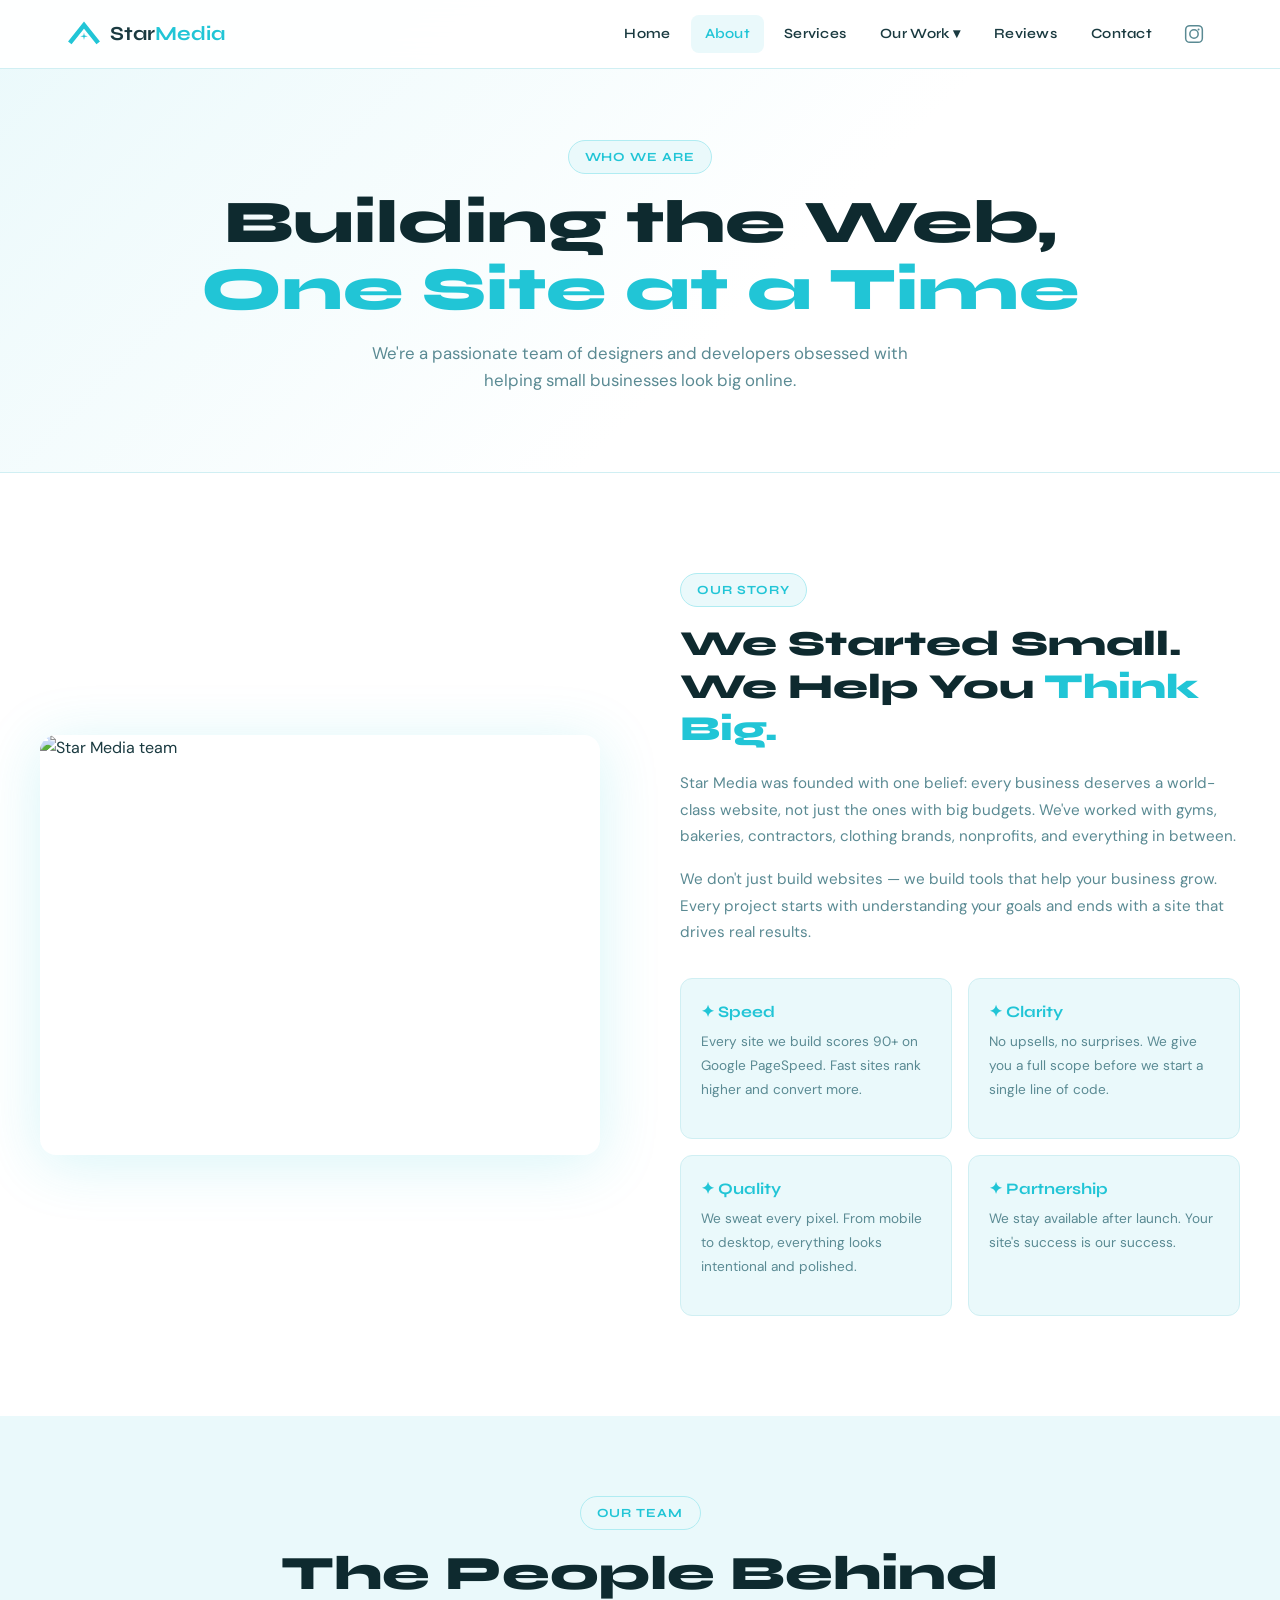
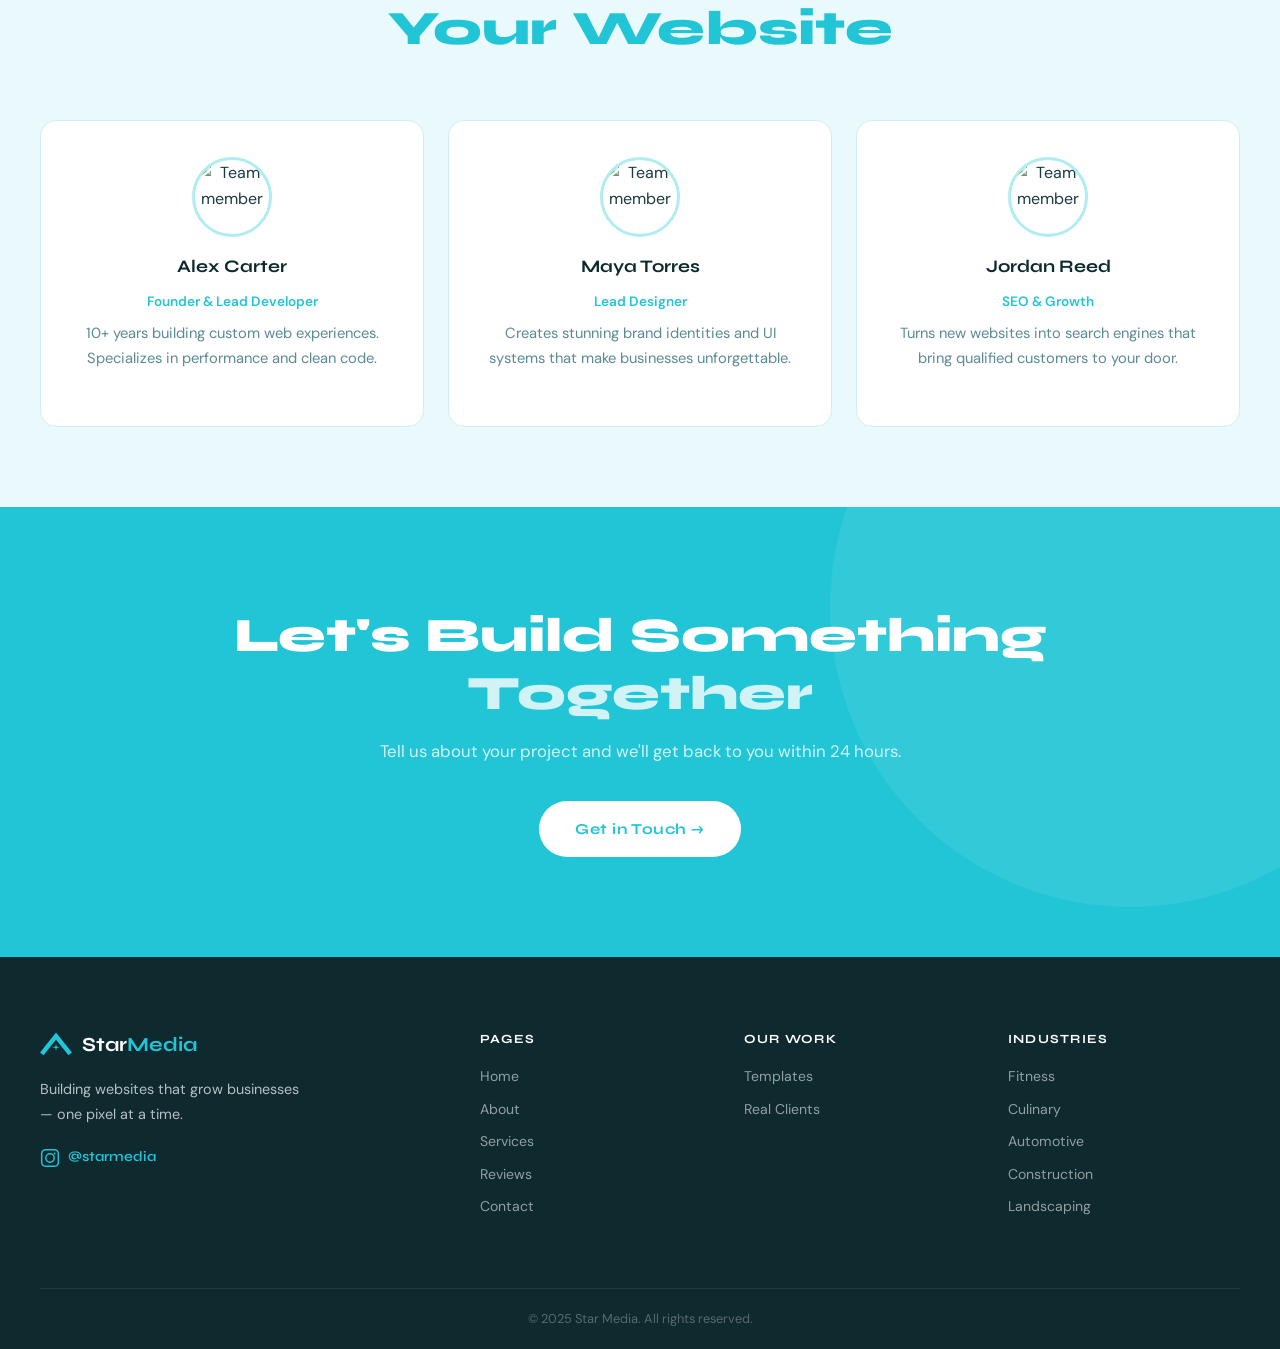
==== about.html @ efa6b660 "Add files via upload" ====
<!DOCTYPE html>
<html lang="en">
<head>
  <meta charset="UTF-8"/>
  <meta name="viewport" content="width=device-width, initial-scale=1.0"/>
  <title>About – Star Media</title>
  <link rel="preconnect" href="https://fonts.googleapis.com"/>
  <link rel="preconnect" href="https://fonts.gstatic.com" crossorigin/>
  <link href="https://fonts.googleapis.com/css2?family=Syne:wght@400;600;700;800&family=DM+Sans:wght@300;400;500&display=swap" rel="stylesheet"/>
  <link rel="stylesheet" href="style.css"/>
</head>
<body>

<header id="navbar">
  <div class="nav-inner">
    <a href="index.html" class="nav-logo">
      <img src="logo-icon.svg" alt="" class="logo-icon"/>
      <span>Star<strong>Media</strong></span>
    </a>
    <nav class="nav-links" id="navLinks">
      <a href="index.html" class="nav-link">Home</a>
      <a href="about.html" class="nav-link active">About</a>
      <a href="services.html" class="nav-link">Services</a>
      <div class="nav-dropdown">
        <button class="nav-link dropdown-toggle">Our Work ▾</button>
        <div class="dropdown-menu">
          <a href="templates.html" class="dropdown-item">Templates</a>
          <a href="real-clients.html" class="dropdown-item">Real Clients</a>
        </div>
      </div>
      <a href="reviews.html" class="nav-link">Reviews</a>
      <a href="contact.html" class="nav-link">Contact</a>
      <a href="https://www.instagram.com/" target="_blank" class="nav-ig" aria-label="Instagram">
        <svg width="20" height="20" fill="none" stroke="currentColor" stroke-width="1.8" viewBox="0 0 24 24"><rect x="2" y="2" width="20" height="20" rx="5" ry="5"/><circle cx="12" cy="12" r="5"/><circle cx="17.5" cy="6.5" r="1.2" fill="currentColor" stroke="none"/></svg>
      </a>
    </nav>
    <button class="hamburger" id="hamburger"><span></span><span></span><span></span></button>
  </div>
</header>

<div class="page-hero">
  <span class="section-tag">Who We Are</span>
  <h1>Building the Web,<br/><span class="accent">One Site at a Time</span></h1>
  <p>We're a passionate team of designers and developers obsessed with helping small businesses look big online.</p>
</div>

<section class="section">
  <div class="container">
    <div class="about-split">
      <div class="about-img">
        <img src="https://images.unsplash.com/photo-1522071820081-009f0129c71c?w=800&q=80" alt="Star Media team" />
      </div>
      <div class="about-text">
        <span class="section-tag">Our Story</span>
        <h2>We Started Small.<br/>We Help You <span class="accent">Think Big.</span></h2>
        <p>Star Media was founded with one belief: every business deserves a world-class website, not just the ones with big budgets. We've worked with gyms, bakeries, contractors, clothing brands, nonprofits, and everything in between.</p>
        <p>We don't just build websites — we build tools that help your business grow. Every project starts with understanding your goals and ends with a site that drives real results.</p>
        <div class="about-values">
          <div class="value-item">
            <h4>✦ Speed</h4>
            <p>Every site we build scores 90+ on Google PageSpeed. Fast sites rank higher and convert more.</p>
          </div>
          <div class="value-item">
            <h4>✦ Clarity</h4>
            <p>No upsells, no surprises. We give you a full scope before we start a single line of code.</p>
          </div>
          <div class="value-item">
            <h4>✦ Quality</h4>
            <p>We sweat every pixel. From mobile to desktop, everything looks intentional and polished.</p>
          </div>
          <div class="value-item">
            <h4>✦ Partnership</h4>
            <p>We stay available after launch. Your site's success is our success.</p>
          </div>
        </div>
      </div>
    </div>
  </div>
</section>

<section class="section" style="background:var(--light); padding:80px 28px;">
  <div class="container">
    <div class="section-header">
      <span class="section-tag">Our Team</span>
      <h2>The People Behind<br/><span class="accent">Your Website</span></h2>
    </div>
    <div class="services-grid" style="grid-template-columns:repeat(3,1fr);">
      <div class="service-card" style="text-align:center;">
        <img src="https://images.unsplash.com/photo-1507003211169-0a1dd7228f2d?w=200&h=200&fit=crop&q=80" alt="Team member" style="width:80px;height:80px;border-radius:50%;object-fit:cover;margin:0 auto 16px;border:3px solid var(--mid);" />
        <h3>Alex Carter</h3>
        <p style="color:var(--cyan);font-weight:600;font-size:.85rem;margin-bottom:8px;">Founder & Lead Developer</p>
        <p>10+ years building custom web experiences. Specializes in performance and clean code.</p>
      </div>
      <div class="service-card" style="text-align:center;">
        <img src="https://images.unsplash.com/photo-1494790108755-2616b612b5bc?w=200&h=200&fit=crop&q=80" alt="Team member" style="width:80px;height:80px;border-radius:50%;object-fit:cover;margin:0 auto 16px;border:3px solid var(--mid);" />
        <h3>Maya Torres</h3>
        <p style="color:var(--cyan);font-weight:600;font-size:.85rem;margin-bottom:8px;">Lead Designer</p>
        <p>Creates stunning brand identities and UI systems that make businesses unforgettable.</p>
      </div>
      <div class="service-card" style="text-align:center;">
        <img src="https://images.unsplash.com/photo-1472099645785-5658abf4ff4e?w=200&h=200&fit=crop&q=80" alt="Team member" style="width:80px;height:80px;border-radius:50%;object-fit:cover;margin:0 auto 16px;border:3px solid var(--mid);" />
        <h3>Jordan Reed</h3>
        <p style="color:var(--cyan);font-weight:600;font-size:.85rem;margin-bottom:8px;">SEO & Growth</p>
        <p>Turns new websites into search engines that bring qualified customers to your door.</p>
      </div>
    </div>
  </div>
</section>

<section class="cta-banner">
  <div class="cta-orb"></div>
  <div class="container cta-inner">
    <h2>Let's Build Something<br/><span>Together</span></h2>
    <p>Tell us about your project and we'll get back to you within 24 hours.</p>
    <a href="contact.html" class="btn-white">Get in Touch →</a>
  </div>
</section>

<footer class="footer">
  <div class="container footer-inner">
    <div class="footer-brand">
      <a href="index.html" class="nav-logo footer-logo"><img src="logo-icon.svg" alt="" class="logo-icon"/><span>Star<strong>Media</strong></span></a>
      <p>Building websites that grow businesses — one pixel at a time.</p>
      <a href="https://www.instagram.com/" target="_blank" class="footer-ig"><svg width="20" height="20" fill="none" stroke="currentColor" stroke-width="1.8" viewBox="0 0 24 24"><rect x="2" y="2" width="20" height="20" rx="5" ry="5"/><circle cx="12" cy="12" r="5"/><circle cx="17.5" cy="6.5" r="1.2" fill="currentColor" stroke="none"/></svg>@starmedia</a>
    </div>
    <div class="footer-links">
      <div class="footer-col"><h4>Pages</h4><a href="index.html">Home</a><a href="about.html">About</a><a href="services.html">Services</a><a href="reviews.html">Reviews</a><a href="contact.html">Contact</a></div>
      <div class="footer-col"><h4>Our Work</h4><a href="templates.html">Templates</a><a href="real-clients.html">Real Clients</a></div>
      <div class="footer-col"><h4>Industries</h4><a href="templates.html?cat=Fitness">Fitness</a><a href="templates.html?cat=Culinary">Culinary</a><a href="templates.html?cat=Automotive">Automotive</a><a href="templates.html?cat=Construction">Construction</a><a href="templates.html?cat=Landscaping">Landscaping</a></div>
    </div>
  </div>
  <div class="footer-bottom"><p>© 2025 Star Media. All rights reserved.</p></div>
</footer>
<script src="main.js"></script>
</body>
</html>
---- style.css ----
/* ── VARIABLES ────────────────────────────────────────────────── */
:root {
  --cyan: #21C5D6;
  --cyan-dark: #19a8b8;
  --cyan-pale: #e0f9fc;
  --white: #ffffff;
  --off-white: #f5fefe;
  --light: #eaf9fb;
  --mid: #b0ecf2;
  --dark: #0e2a2f;
  --text: #1a3a40;
  --muted: #5a8a93;
  --card-bg: #ffffff;
  --border: #d0eff3;
  --shadow: 0 4px 30px rgba(33,197,214,0.10);
  --shadow-lg: 0 8px 60px rgba(33,197,214,0.18);
  --radius: 16px;
  --radius-sm: 10px;
  --font-head: 'Syne', sans-serif;
  --font-body: 'DM Sans', sans-serif;
}

/* ── RESET ───────────────────────────────────────────────────── */
*, *::before, *::after { box-sizing: border-box; margin: 0; padding: 0; }
html { scroll-behavior: smooth; }
body {
  font-family: var(--font-body);
  background: var(--white);
  color: var(--text);
  overflow-x: hidden;
  line-height: 1.6;
}
a { text-decoration: none; color: inherit; }
img { max-width: 100%; display: block; }

/* ── SCROLLBAR ───────────────────────────────────────────────── */
::-webkit-scrollbar { width: 6px; }
::-webkit-scrollbar-thumb { background: var(--cyan); border-radius: 10px; }

/* ── NAV ─────────────────────────────────────────────────────── */
#navbar {
  position: fixed; top: 0; left: 0; right: 0; z-index: 1000;
  background: rgba(255,255,255,0.92);
  backdrop-filter: blur(16px);
  border-bottom: 1px solid var(--border);
  transition: box-shadow .3s;
}
#navbar.scrolled { box-shadow: 0 4px 30px rgba(33,197,214,0.12); }
.nav-inner {
  max-width: 1200px; margin: 0 auto;
  padding: 0 28px;
  height: 68px;
  display: flex; align-items: center; justify-content: space-between;
}
.nav-logo {
  display: flex; align-items: center; gap: 10px;
  font-family: var(--font-head); font-size: 1.25rem;
  color: var(--text); font-weight: 700;
}
.nav-logo strong { color: var(--cyan); }
.logo-icon { width: 32px; height: 32px; }

.nav-links {
  display: flex; align-items: center; gap: 6px;
}
.nav-link {
  font-family: var(--font-head);
  font-size: .88rem; font-weight: 600;
  color: var(--text);
  padding: 8px 14px;
  border-radius: 8px;
  transition: background .2s, color .2s;
  cursor: pointer;
  border: none; background: transparent;
  letter-spacing: .02em;
}
.nav-link:hover, .nav-link.active { background: var(--light); color: var(--cyan); }

/* Dropdown */
.nav-dropdown { position: relative; }
.dropdown-toggle { display: flex; align-items: center; gap: 4px; }
.dropdown-menu {
  display: none;
  position: absolute; top: calc(100% + 8px); left: 0;
  background: var(--white);
  border: 1px solid var(--border);
  border-radius: var(--radius-sm);
  padding: 8px;
  min-width: 160px;
  box-shadow: var(--shadow-lg);
  z-index: 100;
  animation: fadeDown .2s ease;
}
@keyframes fadeDown {
  from { opacity: 0; transform: translateY(-8px); }
  to { opacity: 1; transform: translateY(0); }
}
.nav-dropdown:hover .dropdown-menu { display: block; }
.dropdown-item {
  display: block; padding: 10px 14px;
  font-family: var(--font-head); font-size: .85rem; font-weight: 600;
  color: var(--text); border-radius: 8px;
  transition: background .2s, color .2s;
}
.dropdown-item:hover { background: var(--light); color: var(--cyan); }

.nav-ig {
  display: flex; align-items: center;
  padding: 8px; border-radius: 8px;
  color: var(--muted);
  transition: color .2s, background .2s;
  margin-left: 4px;
}
.nav-ig:hover { color: var(--cyan); background: var(--light); }

/* Hamburger */
.hamburger {
  display: none; flex-direction: column; gap: 5px;
  background: transparent; border: none; cursor: pointer; padding: 8px;
}
.hamburger span {
  display: block; width: 24px; height: 2px;
  background: var(--text); border-radius: 4px;
  transition: transform .3s, opacity .3s;
}
.hamburger.open span:nth-child(1) { transform: translateY(7px) rotate(45deg); }
.hamburger.open span:nth-child(2) { opacity: 0; }
.hamburger.open span:nth-child(3) { transform: translateY(-7px) rotate(-45deg); }

/* ── BUTTONS ─────────────────────────────────────────────────── */
.btn-primary {
  display: inline-block;
  background: var(--cyan); color: var(--white);
  font-family: var(--font-head); font-weight: 700; font-size: .9rem;
  padding: 14px 28px; border-radius: 50px;
  transition: transform .2s, box-shadow .2s, background .2s;
  letter-spacing: .03em;
  border: none; cursor: pointer;
}
.btn-primary:hover {
  background: var(--cyan-dark);
  transform: translateY(-2px);
  box-shadow: 0 8px 28px rgba(33,197,214,0.35);
}
.btn-ghost {
  display: inline-block;
  background: transparent; color: var(--cyan);
  font-family: var(--font-head); font-weight: 700; font-size: .9rem;
  padding: 14px 28px; border-radius: 50px;
  border: 2px solid var(--cyan);
  transition: background .2s, color .2s, transform .2s;
  letter-spacing: .03em;
}
.btn-ghost:hover { background: var(--light); transform: translateY(-2px); }
.btn-white {
  display: inline-block;
  background: var(--white); color: var(--cyan);
  font-family: var(--font-head); font-weight: 700; font-size: .95rem;
  padding: 16px 36px; border-radius: 50px;
  transition: transform .2s, box-shadow .2s;
  letter-spacing: .03em;
}
.btn-white:hover { transform: translateY(-2px); box-shadow: 0 8px 32px rgba(0,0,0,.12); }

/* ── HERO ────────────────────────────────────────────────────── */
.hero {
  min-height: 100vh;
  padding: 120px 28px 80px;
  max-width: 1200px; margin: 0 auto;
  display: grid;
  grid-template-columns: 1fr 1fr;
  align-items: center;
  gap: 60px;
  position: relative;
  overflow: visible;
}
.hero-bg-grid {
  position: fixed; inset: 0; z-index: -2;
  background-image:
    linear-gradient(rgba(33,197,214,.04) 1px, transparent 1px),
    linear-gradient(90deg, rgba(33,197,214,.04) 1px, transparent 1px);
  background-size: 40px 40px;
  pointer-events: none;
}
.hero-orb {
  position: fixed; border-radius: 50%;
  filter: blur(80px); pointer-events: none; z-index: -1;
}
.hero-orb-1 {
  width: 500px; height: 500px;
  background: rgba(33,197,214,0.12);
  top: -100px; right: -100px;
}
.hero-orb-2 {
  width: 400px; height: 400px;
  background: rgba(33,197,214,0.08);
  bottom: -50px; left: -100px;
}

.hero-badge {
  display: inline-flex; align-items: center; gap: 8px;
  background: var(--light); color: var(--cyan);
  font-family: var(--font-head); font-weight: 700; font-size: .8rem;
  padding: 8px 18px; border-radius: 50px;
  border: 1px solid var(--mid);
  letter-spacing: .08em; margin-bottom: 24px;
  animation: fadeUp .6s ease both;
}
.hero-headline {
  font-family: var(--font-head);
  font-size: clamp(2.8rem, 5vw, 4.2rem);
  font-weight: 800; line-height: 1.1;
  color: var(--dark);
  margin-bottom: 24px;
  animation: fadeUp .6s .1s ease both;
}
.headline-accent { color: var(--cyan); }
.hero-sub {
  font-size: 1.05rem; color: var(--muted);
  max-width: 480px; margin-bottom: 36px;
  line-height: 1.7;
  animation: fadeUp .6s .2s ease both;
}
.hero-cta-row {
  display: flex; gap: 16px; flex-wrap: wrap;
  margin-bottom: 48px;
  animation: fadeUp .6s .3s ease both;
}
.hero-stats {
  display: flex; align-items: center; gap: 24px;
  animation: fadeUp .6s .4s ease both;
}
.stat-num {
  display: block;
  font-family: var(--font-head); font-size: 1.6rem; font-weight: 800;
  color: var(--dark);
}
.stat-label { font-size: .78rem; color: var(--muted); font-weight: 500; }
.stat-div { width: 1px; height: 40px; background: var(--border); }

/* Browser Mockup */
.hero-visual {
  position: relative;
  animation: fadeUp .7s .2s ease both;
}
.browser-mock {
  background: var(--white);
  border-radius: 16px;
  border: 1px solid var(--border);
  box-shadow: var(--shadow-lg);
  overflow: hidden;
}
.browser-bar {
  background: var(--light);
  padding: 12px 16px;
  display: flex; align-items: center; gap: 8px;
  border-bottom: 1px solid var(--border);
}
.dot { width: 10px; height: 10px; border-radius: 50%; }
.dot.r { background: #ff5f57; }
.dot.y { background: #febc2e; }
.dot.g { background: #28c840; }
.browser-url {
  flex: 1; margin-left: 8px;
  background: var(--white); border: 1px solid var(--border);
  border-radius: 6px; padding: 4px 12px;
  font-size: .78rem; color: var(--muted);
  font-family: var(--font-body);
}
.browser-body img { width: 100%; height: 280px; object-fit: cover; }

.float-card {
  position: absolute;
  background: var(--white);
  border: 1px solid var(--border);
  border-radius: 12px;
  padding: 10px 18px;
  font-family: var(--font-head);
  font-size: .82rem; font-weight: 700;
  box-shadow: var(--shadow);
  white-space: nowrap;
  animation: float 3s ease-in-out infinite;
}
.fc-1 { top: -16px; left: -20px; animation-delay: 0s; }
.fc-2 { bottom: 60px; left: -30px; animation-delay: .5s; }
.fc-3 { bottom: -16px; right: -10px; animation-delay: 1s; }

@keyframes float {
  0%, 100% { transform: translateY(0); }
  50% { transform: translateY(-8px); }
}
@keyframes fadeUp {
  from { opacity: 0; transform: translateY(24px); }
  to { opacity: 1; transform: translateY(0); }
}

/* ── MARQUEE ─────────────────────────────────────────────────── */
.marquee-wrap {
  background: var(--cyan);
  padding: 14px 0;
  overflow: hidden;
}
.marquee-track {
  display: flex; gap: 32px;
  width: max-content;
  animation: marquee 20s linear infinite;
  white-space: nowrap;
}
.marquee-track span {
  font-family: var(--font-head);
  font-weight: 700; font-size: .88rem;
  color: rgba(255,255,255,0.85);
  letter-spacing: .06em;
  text-transform: uppercase;
}
@keyframes marquee {
  from { transform: translateX(0); }
  to { transform: translateX(-50%); }
}

/* ── SECTION SHARED ─────────────────────────────────────────── */
.section { padding: 100px 28px; }
.container { max-width: 1200px; margin: 0 auto; }
.section-header { text-align: center; margin-bottom: 64px; }
.section-tag {
  display: inline-block;
  background: var(--light); color: var(--cyan);
  font-family: var(--font-head); font-weight: 700; font-size: .78rem;
  padding: 6px 16px; border-radius: 50px;
  border: 1px solid var(--mid);
  letter-spacing: .08em; text-transform: uppercase;
  margin-bottom: 16px;
}
.section-header h2 {
  font-family: var(--font-head);
  font-size: clamp(2rem, 4vw, 3rem);
  font-weight: 800; line-height: 1.15;
  color: var(--dark);
}
.accent { color: var(--cyan); }
.section-desc { color: var(--muted); font-size: 1.02rem; margin-top: 12px; }
.center-btn { text-align: center; margin-top: 56px; display: flex; justify-content: center; gap: 16px; flex-wrap: wrap; }

/* ── SERVICES GRID ───────────────────────────────────────────── */
.services-snap { background: var(--off-white); }
.services-grid {
  display: grid;
  grid-template-columns: repeat(3, 1fr);
  gap: 24px;
}
.service-card {
  background: var(--white);
  border: 1px solid var(--border);
  border-radius: var(--radius);
  padding: 36px 32px;
  transition: transform .25s, box-shadow .25s, border-color .25s;
  position: relative; overflow: hidden;
}
.service-card::before {
  content: '';
  position: absolute; top: 0; left: 0; right: 0; height: 3px;
  background: linear-gradient(90deg, var(--cyan), transparent);
  opacity: 0; transition: opacity .3s;
}
.service-card:hover::before { opacity: 1; }
.service-card:hover { transform: translateY(-6px); box-shadow: var(--shadow-lg); border-color: var(--mid); }
.service-card.featured {
  background: var(--cyan);
  border-color: var(--cyan);
  color: var(--white);
}
.service-card.featured h3, .service-card.featured p, .service-card.featured .sc-link { color: var(--white); }
.service-card.featured .sc-link { border-color: rgba(255,255,255,.4); }
.sc-icon { font-size: 2.2rem; margin-bottom: 16px; }
.service-card h3 {
  font-family: var(--font-head); font-size: 1.1rem; font-weight: 700;
  margin-bottom: 10px; color: var(--dark);
}
.service-card p { font-size: .92rem; color: var(--muted); line-height: 1.65; margin-bottom: 20px; }
.sc-link {
  font-family: var(--font-head); font-size: .82rem; font-weight: 700;
  color: var(--cyan); border-bottom: 1px solid var(--mid);
  padding-bottom: 2px; transition: opacity .2s;
}
.sc-link:hover { opacity: .7; }

/* ── PORTFOLIO GRID ─────────────────────────────────────────── */
.portfolio-preview { background: var(--white); }
.portfolio-grid-home {
  display: grid;
  grid-template-columns: repeat(3, 1fr);
  grid-template-rows: auto auto;
  gap: 20px;
}
.pg-card {
  position: relative; overflow: hidden;
  border-radius: var(--radius);
  cursor: pointer;
  aspect-ratio: 4/3;
}
.pg-card.pg-tall {
  grid-row: span 2;
  aspect-ratio: auto;
}
.pg-card img {
  width: 100%; height: 100%;
  object-fit: cover;
  transition: transform .4s ease;
}
.pg-card:hover img { transform: scale(1.06); }
.pg-overlay {
  position: absolute; inset: 0;
  background: linear-gradient(to top, rgba(14,42,47,.85) 0%, transparent 60%);
  padding: 24px;
  display: flex; flex-direction: column; justify-content: flex-end;
  opacity: 0; transition: opacity .3s;
}
.pg-card:hover .pg-overlay { opacity: 1; }
.pg-tag {
  display: inline-block;
  background: var(--cyan); color: var(--white);
  font-family: var(--font-head); font-size: .72rem; font-weight: 700;
  padding: 4px 12px; border-radius: 50px;
  letter-spacing: .06em; text-transform: uppercase;
  margin-bottom: 8px; align-self: flex-start;
}
.pg-overlay h4 {
  font-family: var(--font-head); color: var(--white);
  font-size: 1.05rem; font-weight: 700; margin-bottom: 4px;
}
.pg-overlay p { color: rgba(255,255,255,.75); font-size: .85rem; }

/* ── PROCESS ─────────────────────────────────────────────────── */
.process-section { background: var(--light); }
.process-steps {
  display: flex; align-items: flex-start;
  gap: 0;
  justify-content: center;
}
.process-step {
  flex: 1; text-align: center; padding: 0 24px;
  max-width: 220px;
}
.step-num {
  font-family: var(--font-head);
  font-size: 2.8rem; font-weight: 800;
  color: var(--cyan); line-height: 1;
  margin-bottom: 12px;
  opacity: .9;
}
.process-step h3 {
  font-family: var(--font-head); font-size: 1rem; font-weight: 700;
  color: var(--dark); margin-bottom: 8px;
}
.process-step p { font-size: .87rem; color: var(--muted); line-height: 1.6; }
.process-arrow {
  font-size: 1.8rem; color: var(--cyan);
  margin-top: 28px; flex-shrink: 0;
  opacity: .5;
}

/* ── REVIEWS ─────────────────────────────────────────────────── */
.reviews-snap { background: var(--off-white); }
.reviews-grid-home {
  display: grid;
  grid-template-columns: repeat(3, 1fr);
  gap: 24px;
}
.review-card {
  background: var(--white);
  border: 1px solid var(--border);
  border-radius: var(--radius);
  padding: 36px 32px;
  transition: transform .25s, box-shadow .25s;
}
.review-card:hover { transform: translateY(-4px); box-shadow: var(--shadow-lg); }
.review-card.featured-review {
  background: var(--cyan); color: var(--white);
  border-color: var(--cyan);
}
.review-card.featured-review p { color: rgba(255,255,255,.9); }
.review-card.featured-review .stars { color: var(--white); }
.review-card.featured-review strong { color: var(--white); }
.review-card.featured-review small { color: rgba(255,255,255,.7); }
.stars { color: #f5c300; font-size: 1rem; margin-bottom: 14px; letter-spacing: 2px; }
.review-card p { font-size: .93rem; line-height: 1.7; color: var(--text); margin-bottom: 24px; font-style: italic; }
.reviewer { display: flex; align-items: center; gap: 12px; }
.reviewer-avatar {
  width: 42px; height: 42px; border-radius: 50%;
  background: var(--light); border: 2px solid var(--border);
  display: flex; align-items: center; justify-content: center;
  font-family: var(--font-head); font-weight: 700; font-size: .82rem;
  color: var(--cyan);
}
.reviewer strong { font-family: var(--font-head); font-size: .9rem; color: var(--dark); }
.reviewer small { font-size: .78rem; color: var(--muted); }

/* ── CTA BANNER ─────────────────────────────────────────────── */
.cta-banner {
  background: var(--cyan);
  padding: 100px 28px;
  text-align: center;
  position: relative; overflow: hidden;
}
.cta-orb {
  position: absolute; width: 600px; height: 600px;
  background: rgba(255,255,255,0.08);
  border-radius: 50%;
  top: -200px; right: -150px;
  pointer-events: none;
}
.cta-inner { position: relative; z-index: 1; }
.cta-banner h2 {
  font-family: var(--font-head);
  font-size: clamp(2rem, 4vw, 3rem);
  font-weight: 800; color: var(--white);
  line-height: 1.2; margin-bottom: 16px;
}
.cta-banner h2 span { opacity: .8; }
.cta-banner p { color: rgba(255,255,255,.8); font-size: 1.05rem; margin-bottom: 36px; }

/* ── FOOTER ─────────────────────────────────────────────────── */
.footer {
  background: var(--dark);
  color: rgba(255,255,255,.7);
  padding: 72px 28px 0;
}
.footer-inner {
  display: grid;
  grid-template-columns: 1fr 2fr;
  gap: 60px;
  padding-bottom: 60px;
  border-bottom: 1px solid rgba(255,255,255,.08);
}
.footer-brand .nav-logo { color: var(--white); margin-bottom: 16px; }
.footer-brand p { font-size: .9rem; line-height: 1.7; margin-bottom: 20px; max-width: 260px; }
.footer-ig {
  display: inline-flex; align-items: center; gap: 8px;
  color: var(--cyan); font-family: var(--font-head); font-weight: 600; font-size: .88rem;
  transition: opacity .2s;
}
.footer-ig:hover { opacity: .75; }
.footer-links {
  display: grid; grid-template-columns: repeat(3, 1fr); gap: 32px;
}
.footer-col h4 {
  font-family: var(--font-head); font-size: .78rem; font-weight: 700;
  text-transform: uppercase; letter-spacing: .1em;
  color: var(--white); margin-bottom: 16px;
}
.footer-col a {
  display: block; font-size: .88rem; color: rgba(255,255,255,.55);
  margin-bottom: 10px; transition: color .2s;
}
.footer-col a:hover { color: var(--cyan); }
.footer-bottom {
  padding: 20px 0;
  text-align: center;
  font-size: .8rem; color: rgba(255,255,255,.3);
}

/* ── PAGE HERO (inner pages) ────────────────────────────────── */
.page-hero {
  background: linear-gradient(135deg, var(--light) 0%, var(--white) 60%);
  padding: 140px 28px 80px;
  text-align: center;
  position: relative; overflow: hidden;
}
.page-hero::after {
  content: '';
  position: absolute; bottom: 0; left: 0; right: 0; height: 1px;
  background: var(--border);
}
.page-hero h1 {
  font-family: var(--font-head);
  font-size: clamp(2.4rem, 5vw, 3.8rem);
  font-weight: 800; color: var(--dark); line-height: 1.1;
  margin-bottom: 16px;
}
.page-hero p { font-size: 1.05rem; color: var(--muted); max-width: 540px; margin: 0 auto; }

/* ── ABOUT PAGE ──────────────────────────────────────────────── */
.about-split {
  display: grid; grid-template-columns: 1fr 1fr;
  gap: 80px; align-items: center;
}
.about-img {
  border-radius: var(--radius);
  overflow: hidden;
  box-shadow: var(--shadow-lg);
}
.about-img img { width: 100%; height: 420px; object-fit: cover; }
.about-text h2 {
  font-family: var(--font-head); font-size: 2.2rem; font-weight: 800;
  color: var(--dark); margin-bottom: 20px; line-height: 1.2;
}
.about-text p { color: var(--muted); font-size: .95rem; line-height: 1.75; margin-bottom: 16px; }
.about-values {
  display: grid; grid-template-columns: 1fr 1fr; gap: 16px; margin-top: 32px;
}
.value-item {
  background: var(--light); border: 1px solid var(--border);
  border-radius: 12px; padding: 20px;
}
.value-item h4 { font-family: var(--font-head); font-weight: 700; color: var(--cyan); margin-bottom: 6px; }
.value-item p { font-size: .85rem; color: var(--muted); }

/* ── SERVICES PAGE ───────────────────────────────────────────── */
.services-full .services-grid { grid-template-columns: repeat(2, 1fr); }
.pricing-grid {
  display: grid; grid-template-columns: repeat(3, 1fr); gap: 24px;
}
.pricing-card {
  background: var(--white); border: 2px solid var(--border);
  border-radius: var(--radius); padding: 40px 32px;
  text-align: center; transition: transform .25s, box-shadow .25s;
  position: relative;
}
.pricing-card:hover { transform: translateY(-6px); box-shadow: var(--shadow-lg); }
.pricing-card.popular {
  border-color: var(--cyan);
  background: linear-gradient(145deg, var(--light), var(--white));
}
.popular-badge {
  position: absolute; top: -14px; left: 50%; transform: translateX(-50%);
  background: var(--cyan); color: var(--white);
  font-family: var(--font-head); font-weight: 700; font-size: .72rem;
  padding: 4px 16px; border-radius: 50px;
  letter-spacing: .06em;
}
.pricing-card h3 { font-family: var(--font-head); font-size: 1.1rem; font-weight: 700; color: var(--dark); margin-bottom: 8px; }
.price { font-family: var(--font-head); font-size: 2.8rem; font-weight: 800; color: var(--cyan); line-height: 1; margin: 16px 0 4px; }
.price-note { font-size: .82rem; color: var(--muted); margin-bottom: 24px; }
.price-features { list-style: none; margin-bottom: 32px; text-align: left; }
.price-features li {
  font-size: .88rem; color: var(--text);
  padding: 8px 0; border-bottom: 1px solid var(--border);
  display: flex; align-items: center; gap: 10px;
}
.price-features li::before { content: '✓'; color: var(--cyan); font-weight: 700; }

/* ── PORTFOLIO / TEMPLATES PAGE ─────────────────────────────── */
.filter-bar {
  display: flex; flex-wrap: wrap; gap: 10px;
  justify-content: center; margin-bottom: 48px;
}
.filter-btn {
  font-family: var(--font-head); font-size: .82rem; font-weight: 700;
  padding: 9px 20px; border-radius: 50px;
  border: 1.5px solid var(--border); background: var(--white);
  color: var(--muted); cursor: pointer;
  transition: all .2s;
}
.filter-btn:hover, .filter-btn.active {
  background: var(--cyan); border-color: var(--cyan); color: var(--white);
}
.portfolio-full-grid {
  display: grid;
  grid-template-columns: repeat(3, 1fr);
  gap: 24px;
}
.pf-card {
  background: var(--white); border: 1px solid var(--border);
  border-radius: var(--radius); overflow: hidden;
  transition: transform .25s, box-shadow .25s;
}
.pf-card:hover { transform: translateY(-6px); box-shadow: var(--shadow-lg); }
.pf-img {
  height: 200px; overflow: hidden;
}
.pf-img img { width: 100%; height: 100%; object-fit: cover; transition: transform .4s; }
.pf-card:hover .pf-img img { transform: scale(1.06); }
.pf-info { padding: 20px 24px 24px; }
.pf-info .pg-tag { margin-bottom: 10px; }
.pf-info h3 { font-family: var(--font-head); font-size: 1rem; font-weight: 700; color: var(--dark); margin-bottom: 6px; }
.pf-info p { font-size: .85rem; color: var(--muted); line-height: 1.5; }
.pf-card[data-hidden="true"] { display: none; }

/* ── REVIEWS PAGE ────────────────────────────────────────────── */
.reviews-full .reviews-grid-home { grid-template-columns: repeat(2, 1fr); }
.rating-bar {
  background: var(--light); border: 1px solid var(--border);
  border-radius: var(--radius); padding: 48px;
  display: flex; align-items: center; gap: 60px;
  margin-bottom: 64px;
}
.rating-big { text-align: center; flex-shrink: 0; }
.rating-num { font-family: var(--font-head); font-size: 4rem; font-weight: 800; color: var(--dark); line-height: 1; }
.rating-stars { color: #f5c300; font-size: 1.3rem; margin: 8px 0; letter-spacing: 4px; }
.rating-count { font-size: .85rem; color: var(--muted); }
.rating-bars { flex: 1; }
.rbar-row { display: flex; align-items: center; gap: 12px; margin-bottom: 10px; }
.rbar-label { font-size: .82rem; color: var(--muted); width: 24px; text-align: right; font-weight: 600; }
.rbar-track { flex: 1; height: 8px; background: var(--border); border-radius: 50px; overflow: hidden; }
.rbar-fill { height: 100%; background: var(--cyan); border-radius: 50px; }

/* ── CONTACT PAGE ────────────────────────────────────────────── */
.contact-grid {
  display: grid; grid-template-columns: 1fr 1.4fr;
  gap: 60px; align-items: start;
}
.contact-info h2 {
  font-family: var(--font-head); font-size: 2rem; font-weight: 800;
  color: var(--dark); margin-bottom: 20px; line-height: 1.2;
}
.contact-info p { color: var(--muted); font-size: .95rem; line-height: 1.75; margin-bottom: 32px; }
.contact-detail {
  display: flex; align-items: center; gap: 14px;
  margin-bottom: 20px;
}
.cd-icon {
  width: 44px; height: 44px; border-radius: 12px;
  background: var(--light); border: 1px solid var(--border);
  display: flex; align-items: center; justify-content: center;
  font-size: 1.1rem; flex-shrink: 0;
}
.cd-text strong { font-family: var(--font-head); font-size: .88rem; color: var(--dark); display: block; }
.cd-text span { font-size: .85rem; color: var(--muted); }

.contact-form {
  background: var(--white); border: 1px solid var(--border);
  border-radius: var(--radius); padding: 48px 44px;
  box-shadow: var(--shadow);
}
.contact-form h3 {
  font-family: var(--font-head); font-size: 1.3rem; font-weight: 700;
  color: var(--dark); margin-bottom: 28px;
}
.form-row { display: grid; grid-template-columns: 1fr 1fr; gap: 16px; }
.form-group { margin-bottom: 18px; }
.form-group label {
  display: block; font-size: .82rem; font-weight: 600;
  font-family: var(--font-head); color: var(--dark);
  margin-bottom: 8px; letter-spacing: .02em;
}
.form-group input,
.form-group select,
.form-group textarea {
  width: 100%; padding: 13px 16px;
  border: 1.5px solid var(--border); border-radius: 10px;
  font-family: var(--font-body); font-size: .92rem; color: var(--text);
  background: var(--white);
  transition: border-color .2s, box-shadow .2s;
  outline: none;
}
.form-group input:focus,
.form-group select:focus,
.form-group textarea:focus {
  border-color: var(--cyan);
  box-shadow: 0 0 0 3px rgba(33,197,214,.12);
}
.form-group textarea { resize: vertical; min-height: 130px; }
.form-submit { width: 100%; margin-top: 8px; font-size: 1rem; }
.form-success {
  display: none; text-align: center; padding: 20px 0;
}
.form-success .success-icon { font-size: 3rem; margin-bottom: 12px; }
.form-success h4 { font-family: var(--font-head); font-size: 1.3rem; color: var(--dark); margin-bottom: 8px; }
.form-success p { color: var(--muted); font-size: .9rem; }

/* ── REAL CLIENTS PAGE ───────────────────────────────────────── */
.client-showcase {
  display: grid; grid-template-columns: repeat(2, 1fr); gap: 32px;
}
.client-card {
  background: var(--white); border: 1px solid var(--border);
  border-radius: var(--radius); overflow: hidden;
  box-shadow: var(--shadow);
  transition: transform .25s, box-shadow .25s;
}
.client-card:hover { transform: translateY(-4px); box-shadow: var(--shadow-lg); }
.client-img { height: 240px; overflow: hidden; }
.client-img img { width: 100%; height: 100%; object-fit: cover; }
.client-info { padding: 28px 32px; }
.client-tag { display: inline-block; background: var(--light); color: var(--cyan); font-family: var(--font-head); font-weight: 700; font-size: .72rem; padding: 4px 12px; border-radius: 50px; letter-spacing: .06em; margin-bottom: 12px; }
.client-info h3 { font-family: var(--font-head); font-size: 1.15rem; font-weight: 700; color: var(--dark); margin-bottom: 8px; }
.client-info p { font-size: .9rem; color: var(--muted); line-height: 1.6; margin-bottom: 16px; }
.client-results { display: flex; gap: 24px; }
.result-item { text-align: center; }
.result-num { font-family: var(--font-head); font-size: 1.5rem; font-weight: 800; color: var(--cyan); display: block; }
.result-label { font-size: .75rem; color: var(--muted); }

/* ── RESPONSIVE ─────────────────────────────────────────────── */
@media (max-width: 900px) {
  .hero { grid-template-columns: 1fr; padding-top: 100px; }
  .hero-visual { display: none; }
  .services-grid { grid-template-columns: repeat(2, 1fr); }
  .portfolio-grid-home { grid-template-columns: repeat(2, 1fr); }
  .pg-card.pg-tall { grid-row: span 1; aspect-ratio: 4/3; }
  .process-steps { flex-direction: column; align-items: center; }
  .process-arrow { transform: rotate(90deg); margin: 0; }
  .reviews-grid-home { grid-template-columns: 1fr; }
  .about-split { grid-template-columns: 1fr; }
  .contact-grid { grid-template-columns: 1fr; }
  .pricing-grid { grid-template-columns: 1fr; }
  .footer-inner { grid-template-columns: 1fr; gap: 40px; }
  .footer-links { grid-template-columns: repeat(2, 1fr); }
  .client-showcase { grid-template-columns: 1fr; }
  .portfolio-full-grid { grid-template-columns: repeat(2, 1fr); }
  .rating-bar { flex-direction: column; gap: 32px; }
  .reviews-full .reviews-grid-home { grid-template-columns: 1fr; }
}

@media (max-width: 600px) {
  .hamburger { display: flex; }
  .nav-links {
    position: fixed; top: 68px; left: 0; right: 0;
    background: var(--white); border-bottom: 1px solid var(--border);
    flex-direction: column; align-items: flex-start;
    padding: 16px 24px 24px; gap: 4px;
    display: none; z-index: 999;
    box-shadow: 0 8px 30px rgba(0,0,0,.08);
  }
  .nav-links.open { display: flex; }
  .nav-dropdown { width: 100%; }
  .dropdown-menu { position: static; box-shadow: none; border: none; background: var(--light); }
  .nav-ig { align-self: flex-start; }
  .services-grid { grid-template-columns: 1fr; }
  .portfolio-grid-home, .portfolio-full-grid { grid-template-columns: 1fr; }
  .pricing-grid { grid-template-columns: 1fr; }
  .form-row { grid-template-columns: 1fr; }
  .hero-cta-row { flex-direction: column; }
  .hero-stats { flex-wrap: wrap; gap: 16px; }
  .contact-form { padding: 28px 20px; }
  .services-full .services-grid { grid-template-columns: 1fr; }
}
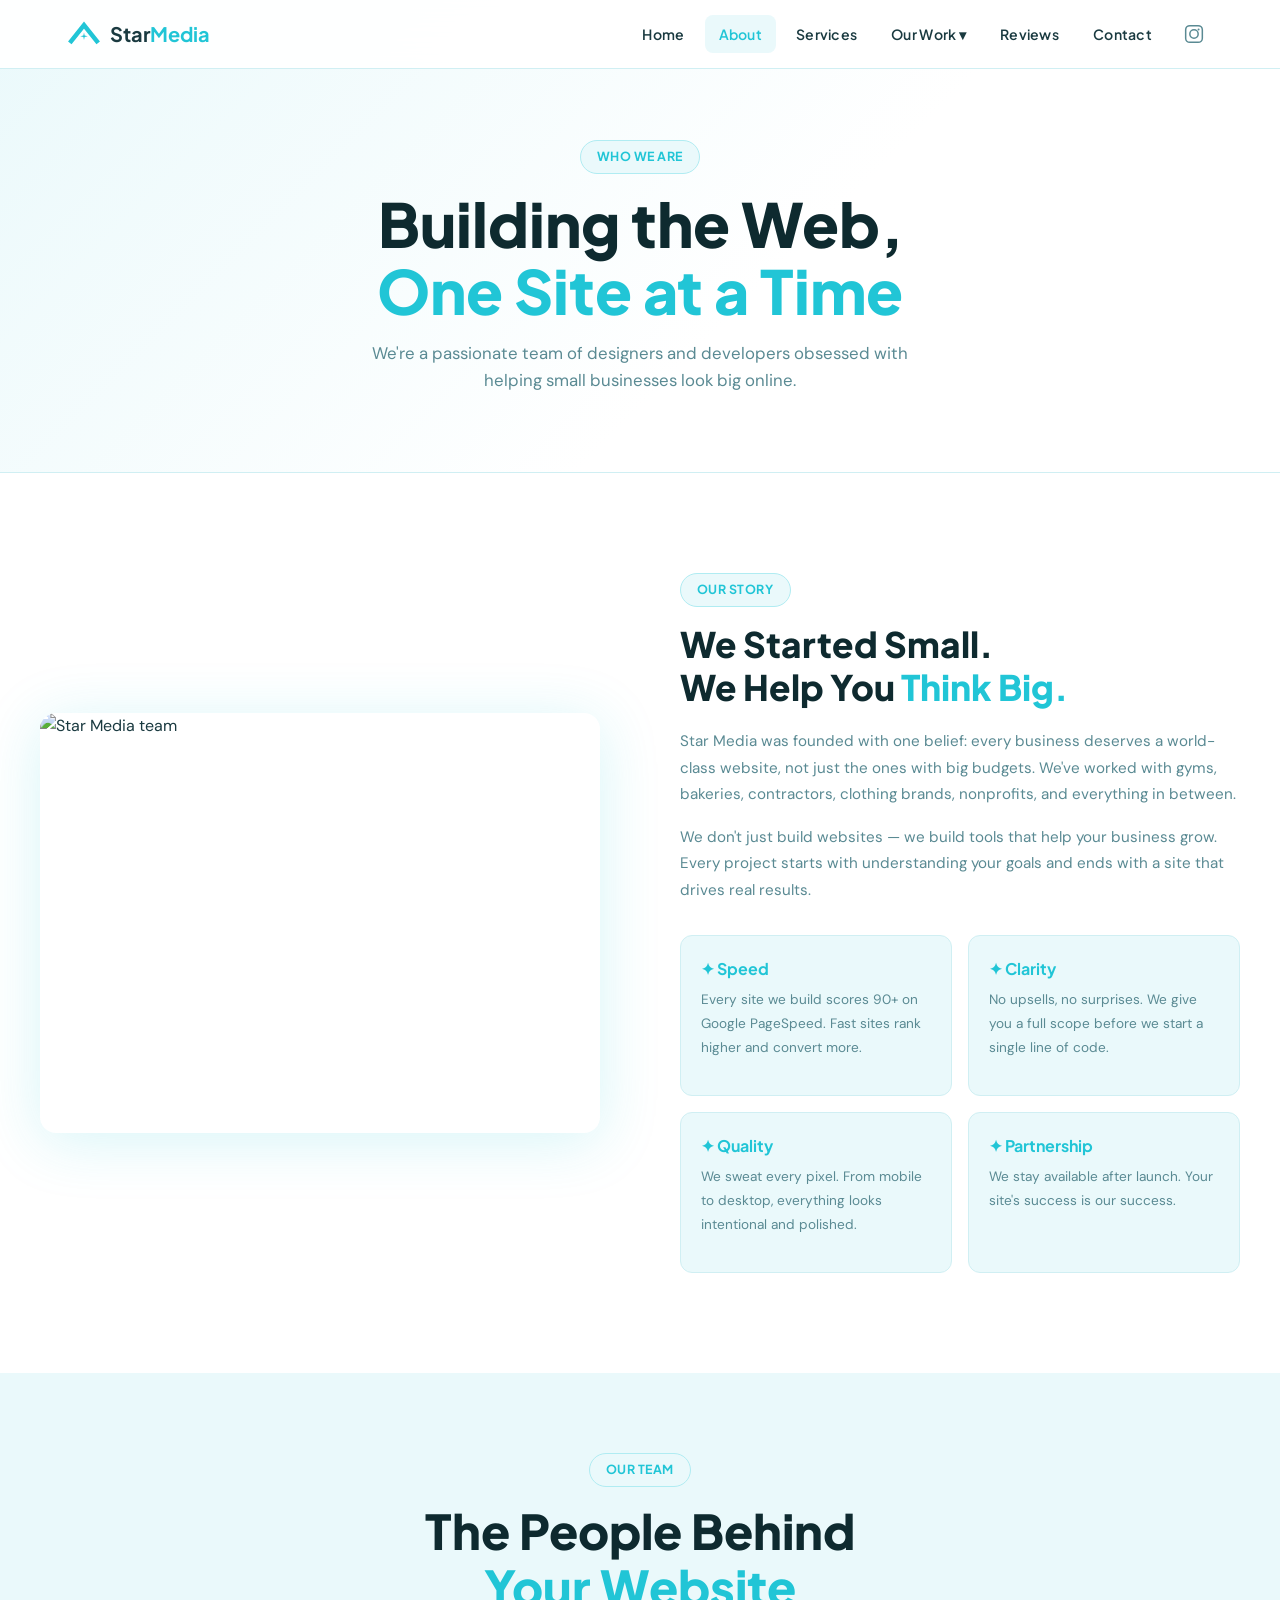
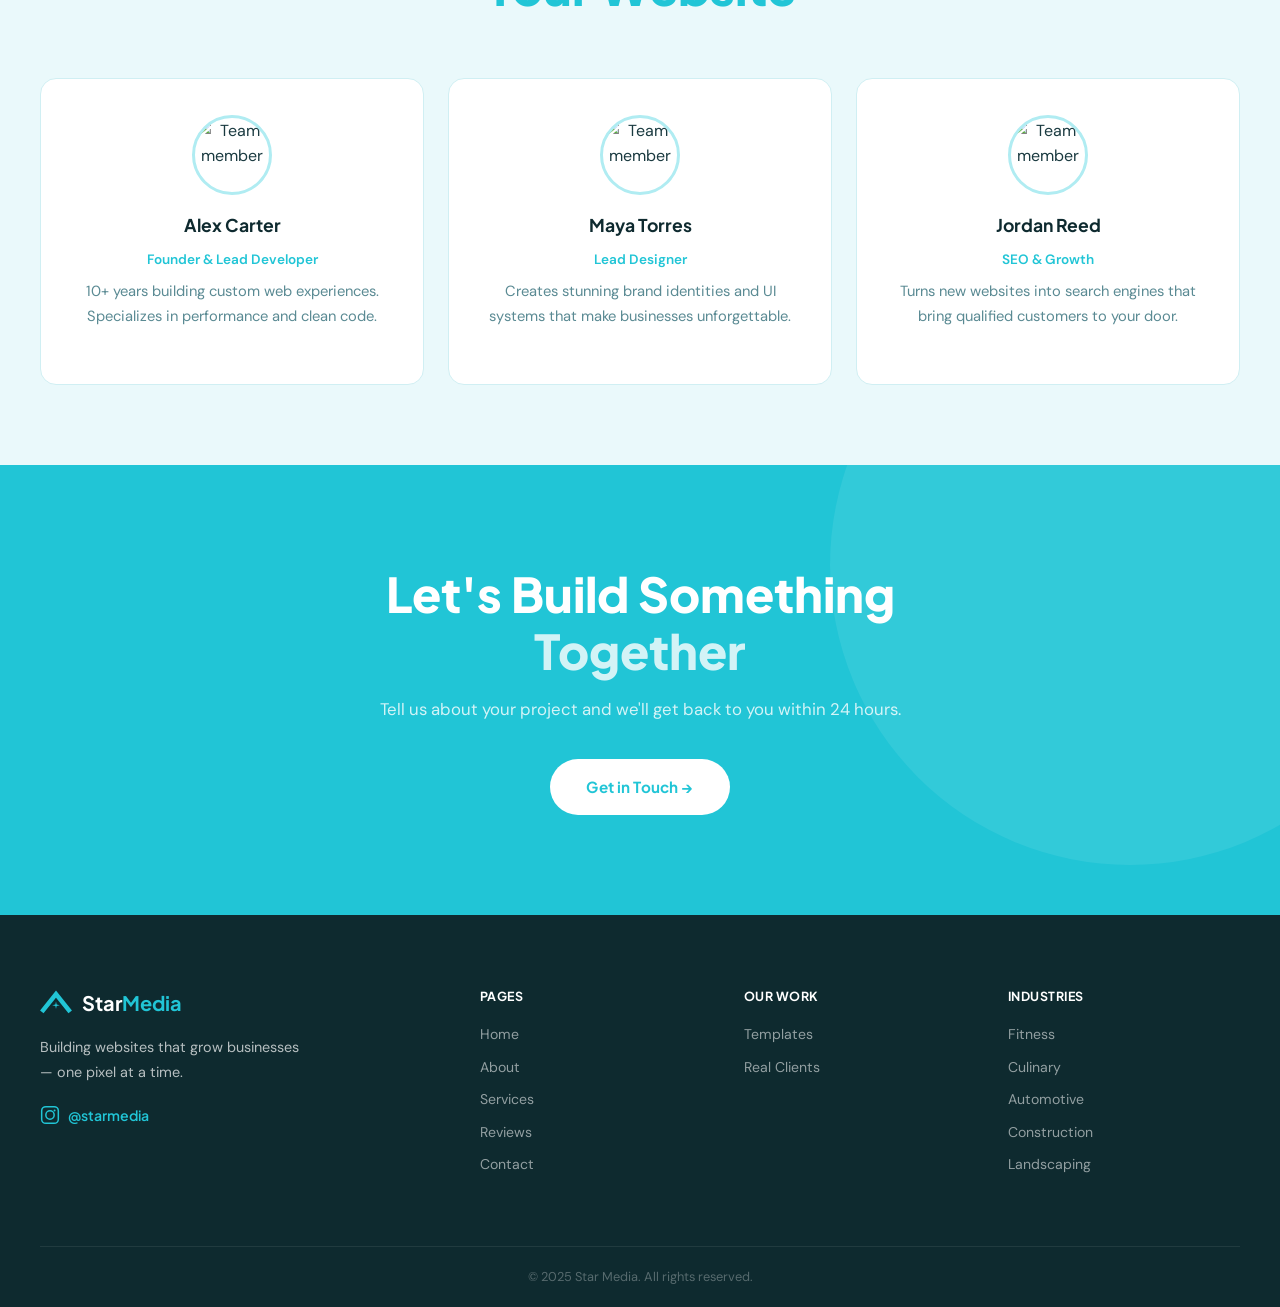
==== commit 37304b0e: "Use less stretched heading font" ====
--- a/about.html
+++ b/about.html
@@ -6,7 +6,7 @@
   <title>About – Star Media</title>
   <link rel="preconnect" href="https://fonts.googleapis.com"/>
   <link rel="preconnect" href="https://fonts.gstatic.com" crossorigin/>
-  <link href="https://fonts.googleapis.com/css2?family=Syne:wght@400;600;700;800&family=DM+Sans:wght@300;400;500&display=swap" rel="stylesheet"/>
+  <link href="https://fonts.googleapis.com/css2?family=Plus+Jakarta+Sans:wght@400;600;700;800&family=DM+Sans:wght@300;400;500&display=swap" rel="stylesheet"/>
   <link rel="stylesheet" href="style.css"/>
 </head>
 <body>
--- a/style.css
+++ b/style.css
@@ -16,7 +16,7 @@
   --shadow-lg: 0 8px 60px rgba(33,197,214,0.18);
   --radius: 16px;
   --radius-sm: 10px;
-  --font-head: 'Syne', sans-serif;
+  --font-head: 'Plus Jakarta Sans', sans-serif;
   --font-body: 'DM Sans', sans-serif;
 }
 
@@ -134,7 +134,7 @@
   font-family: var(--font-head); font-weight: 700; font-size: .9rem;
   padding: 14px 28px; border-radius: 50px;
   transition: transform .2s, box-shadow .2s, background .2s;
-  letter-spacing: .03em;
+  letter-spacing: .01em;
   border: none; cursor: pointer;
 }
 .btn-primary:hover {
@@ -149,7 +149,7 @@
   padding: 14px 28px; border-radius: 50px;
   border: 2px solid var(--cyan);
   transition: background .2s, color .2s, transform .2s;
-  letter-spacing: .03em;
+  letter-spacing: .01em;
 }
 .btn-ghost:hover { background: var(--light); transform: translateY(-2px); }
 .btn-white {
@@ -158,7 +158,7 @@
   font-family: var(--font-head); font-weight: 700; font-size: .95rem;
   padding: 16px 36px; border-radius: 50px;
   transition: transform .2s, box-shadow .2s;
-  letter-spacing: .03em;
+  letter-spacing: .01em;
 }
 .btn-white:hover { transform: translateY(-2px); box-shadow: 0 8px 32px rgba(0,0,0,.12); }
 
@@ -203,7 +203,7 @@
   font-family: var(--font-head); font-weight: 700; font-size: .8rem;
   padding: 8px 18px; border-radius: 50px;
   border: 1px solid var(--mid);
-  letter-spacing: .08em; margin-bottom: 24px;
+  letter-spacing: .04em; margin-bottom: 24px;
   animation: fadeUp .6s ease both;
 }
 .hero-headline {
@@ -310,7 +310,7 @@
   font-family: var(--font-head);
   font-weight: 700; font-size: .88rem;
   color: rgba(255,255,255,0.85);
-  letter-spacing: .06em;
+  letter-spacing: .03em;
   text-transform: uppercase;
 }
 @keyframes marquee {
@@ -328,7 +328,7 @@
   font-family: var(--font-head); font-weight: 700; font-size: .78rem;
   padding: 6px 16px; border-radius: 50px;
   border: 1px solid var(--mid);
-  letter-spacing: .08em; text-transform: uppercase;
+  letter-spacing: .04em; text-transform: uppercase;
   margin-bottom: 16px;
 }
 .section-header h2 {
@@ -421,7 +421,7 @@
   background: var(--cyan); color: var(--white);
   font-family: var(--font-head); font-size: .72rem; font-weight: 700;
   padding: 4px 12px; border-radius: 50px;
-  letter-spacing: .06em; text-transform: uppercase;
+  letter-spacing: .03em; text-transform: uppercase;
   margin-bottom: 8px; align-self: flex-start;
 }
 .pg-overlay h4 {
@@ -545,7 +545,7 @@
 }
 .footer-col h4 {
   font-family: var(--font-head); font-size: .78rem; font-weight: 700;
-  text-transform: uppercase; letter-spacing: .1em;
+  text-transform: uppercase; letter-spacing: .04em;
   color: var(--white); margin-bottom: 16px;
 }
 .footer-col a {
@@ -626,7 +626,7 @@
   background: var(--cyan); color: var(--white);
   font-family: var(--font-head); font-weight: 700; font-size: .72rem;
   padding: 4px 16px; border-radius: 50px;
-  letter-spacing: .06em;
+  letter-spacing: .03em;
 }
 .pricing-card h3 { font-family: var(--font-head); font-size: 1.1rem; font-weight: 700; color: var(--dark); margin-bottom: 8px; }
 .price { font-family: var(--font-head); font-size: 2.8rem; font-weight: 800; color: var(--cyan); line-height: 1; margin: 16px 0 4px; }
@@ -772,7 +772,7 @@
 .client-img { height: 240px; overflow: hidden; }
 .client-img img { width: 100%; height: 100%; object-fit: cover; }
 .client-info { padding: 28px 32px; }
-.client-tag { display: inline-block; background: var(--light); color: var(--cyan); font-family: var(--font-head); font-weight: 700; font-size: .72rem; padding: 4px 12px; border-radius: 50px; letter-spacing: .06em; margin-bottom: 12px; }
+.client-tag { display: inline-block; background: var(--light); color: var(--cyan); font-family: var(--font-head); font-weight: 700; font-size: .72rem; padding: 4px 12px; border-radius: 50px; letter-spacing: .03em; margin-bottom: 12px; }
 .client-info h3 { font-family: var(--font-head); font-size: 1.15rem; font-weight: 700; color: var(--dark); margin-bottom: 8px; }
 .client-info p { font-size: .9rem; color: var(--muted); line-height: 1.6; margin-bottom: 16px; }
 .client-results { display: flex; gap: 24px; }
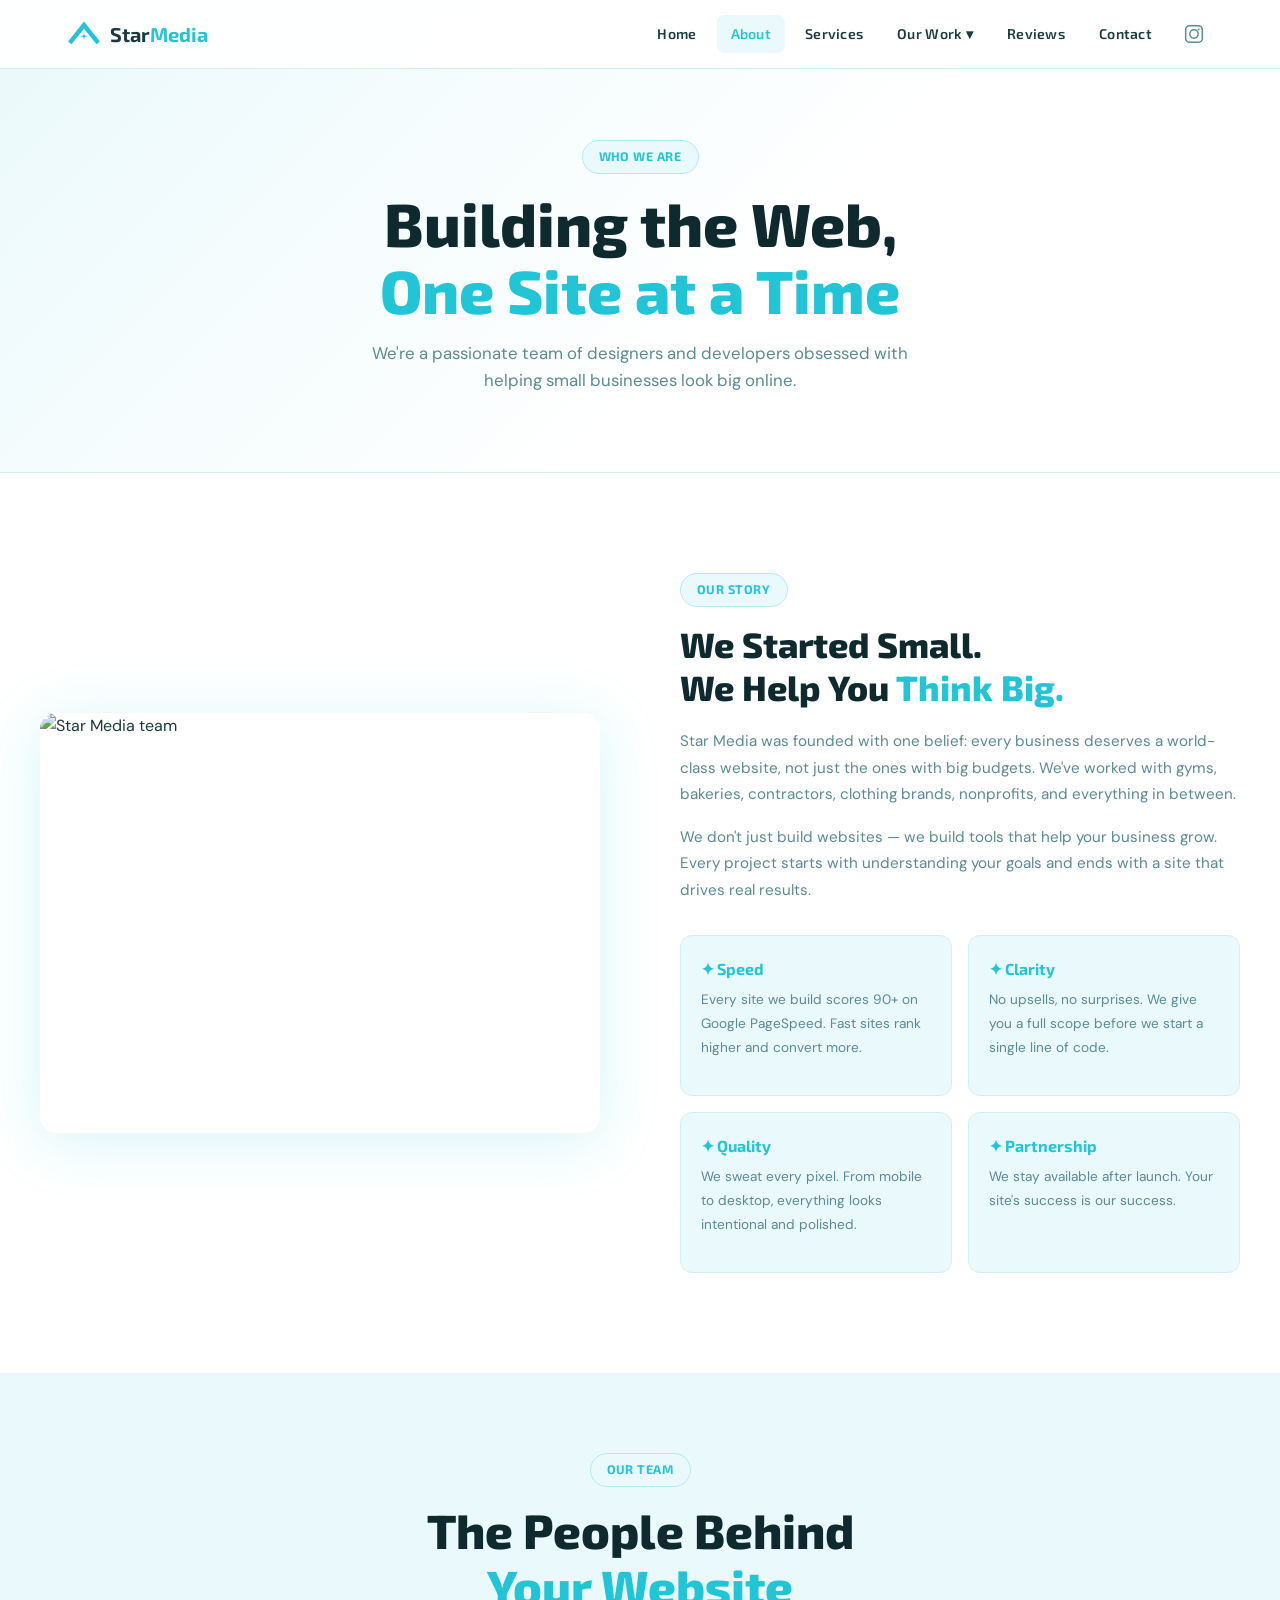
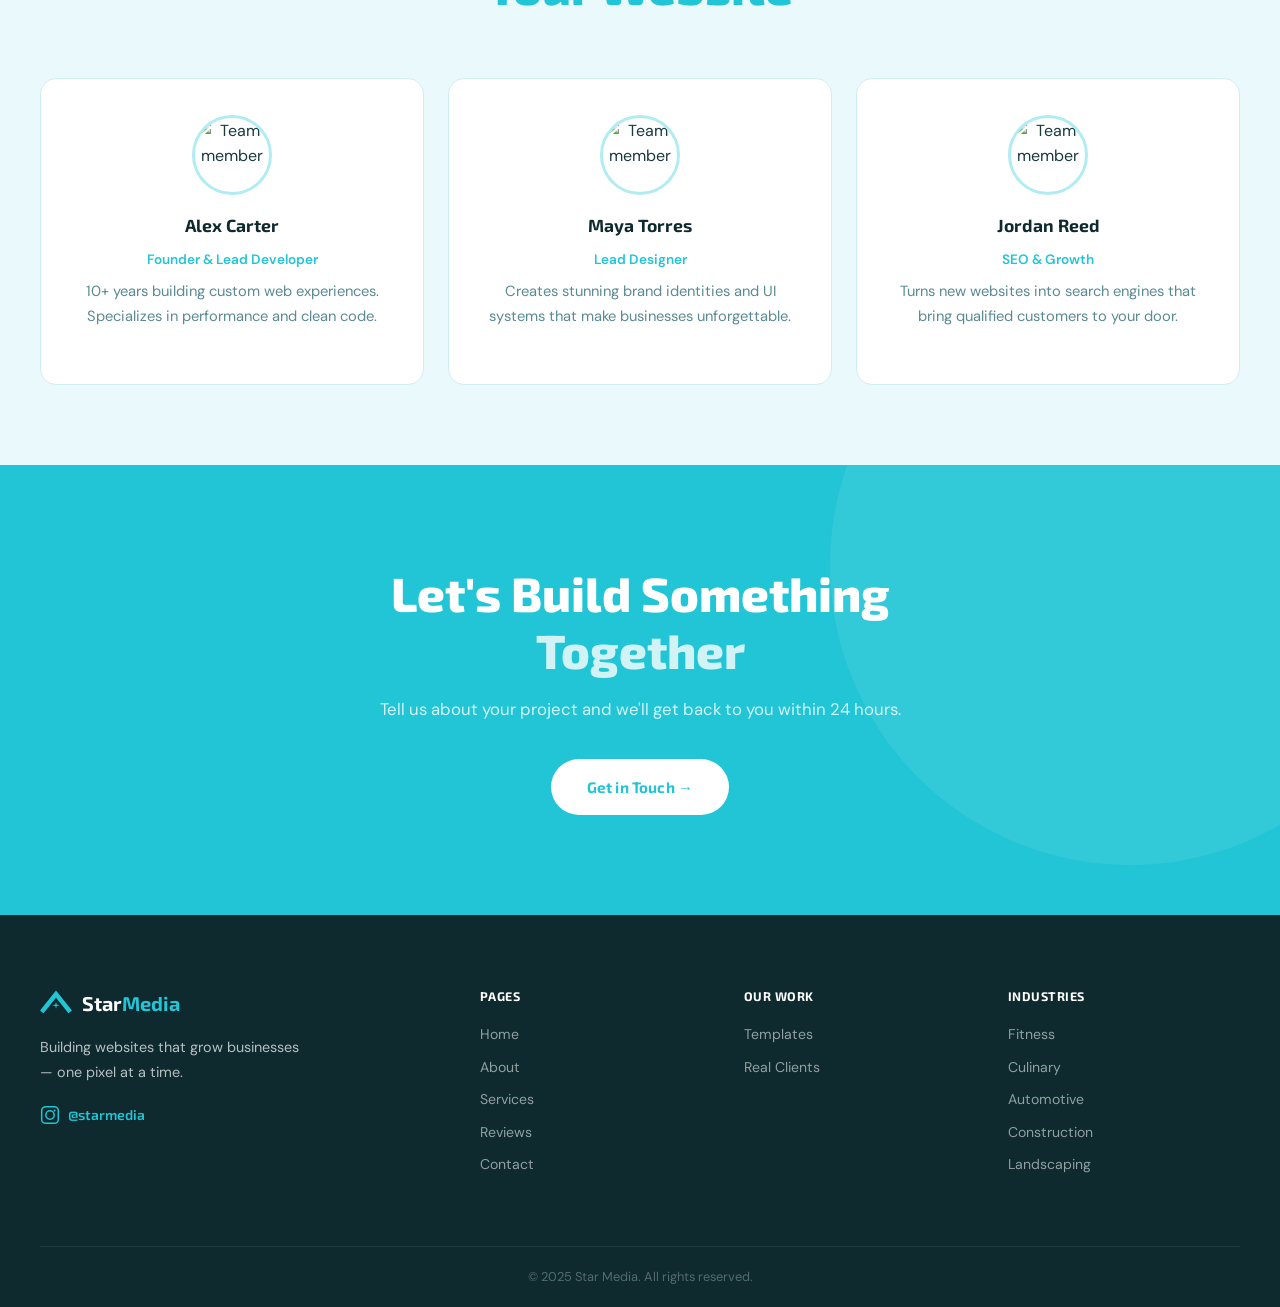
==== commit 5a5b9379: "Use futuristic heading font" ====
--- a/about.html
+++ b/about.html
@@ -6,7 +6,7 @@
   <title>About – Star Media</title>
   <link rel="preconnect" href="https://fonts.googleapis.com"/>
   <link rel="preconnect" href="https://fonts.gstatic.com" crossorigin/>
-  <link href="https://fonts.googleapis.com/css2?family=Plus+Jakarta+Sans:wght@400;600;700;800&family=DM+Sans:wght@300;400;500&display=swap" rel="stylesheet"/>
+  <link href="https://fonts.googleapis.com/css2?family=Exo+2:wght@400;600;700;800&family=DM+Sans:wght@300;400;500&display=swap" rel="stylesheet"/>
   <link rel="stylesheet" href="style.css"/>
 </head>
 <body>
--- a/style.css
+++ b/style.css
@@ -16,7 +16,7 @@
   --shadow-lg: 0 8px 60px rgba(33,197,214,0.18);
   --radius: 16px;
   --radius-sm: 10px;
-  --font-head: 'Plus Jakarta Sans', sans-serif;
+  --font-head: 'Exo 2', sans-serif;
   --font-body: 'DM Sans', sans-serif;
 }
 
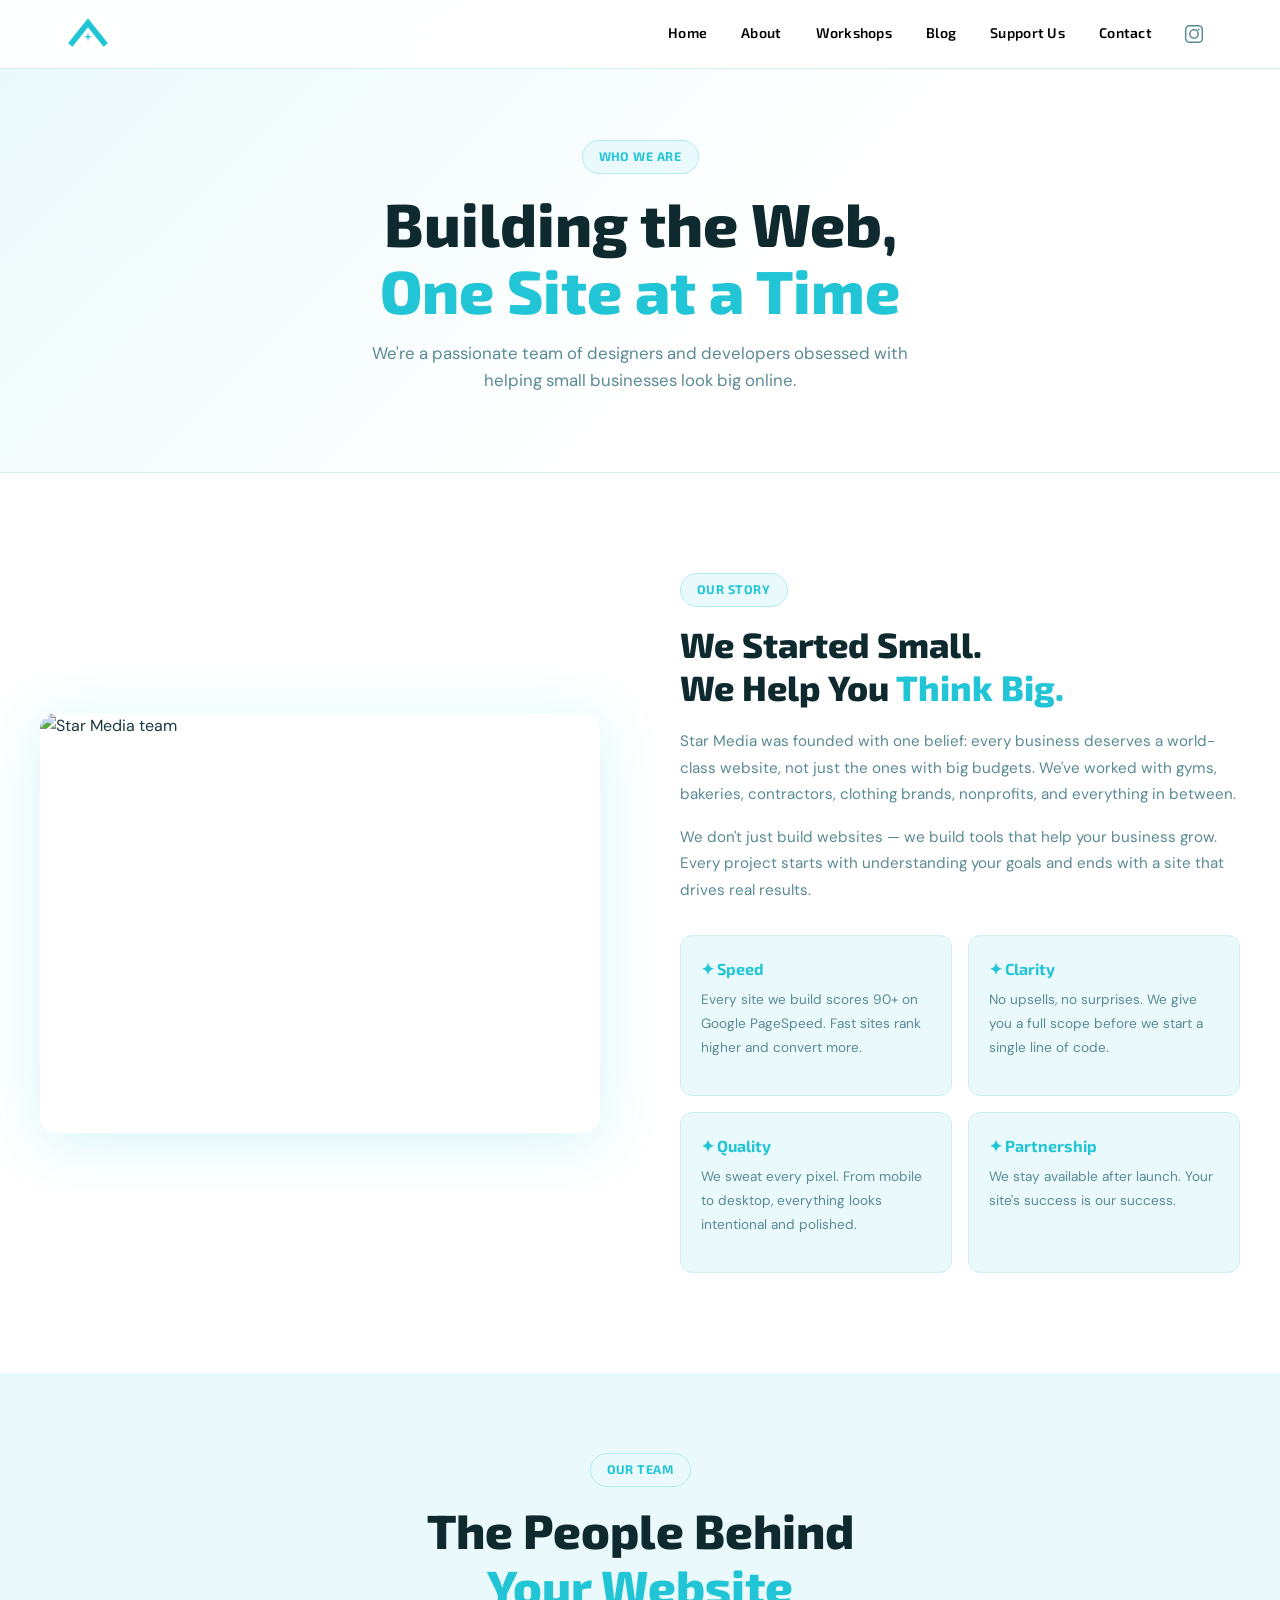
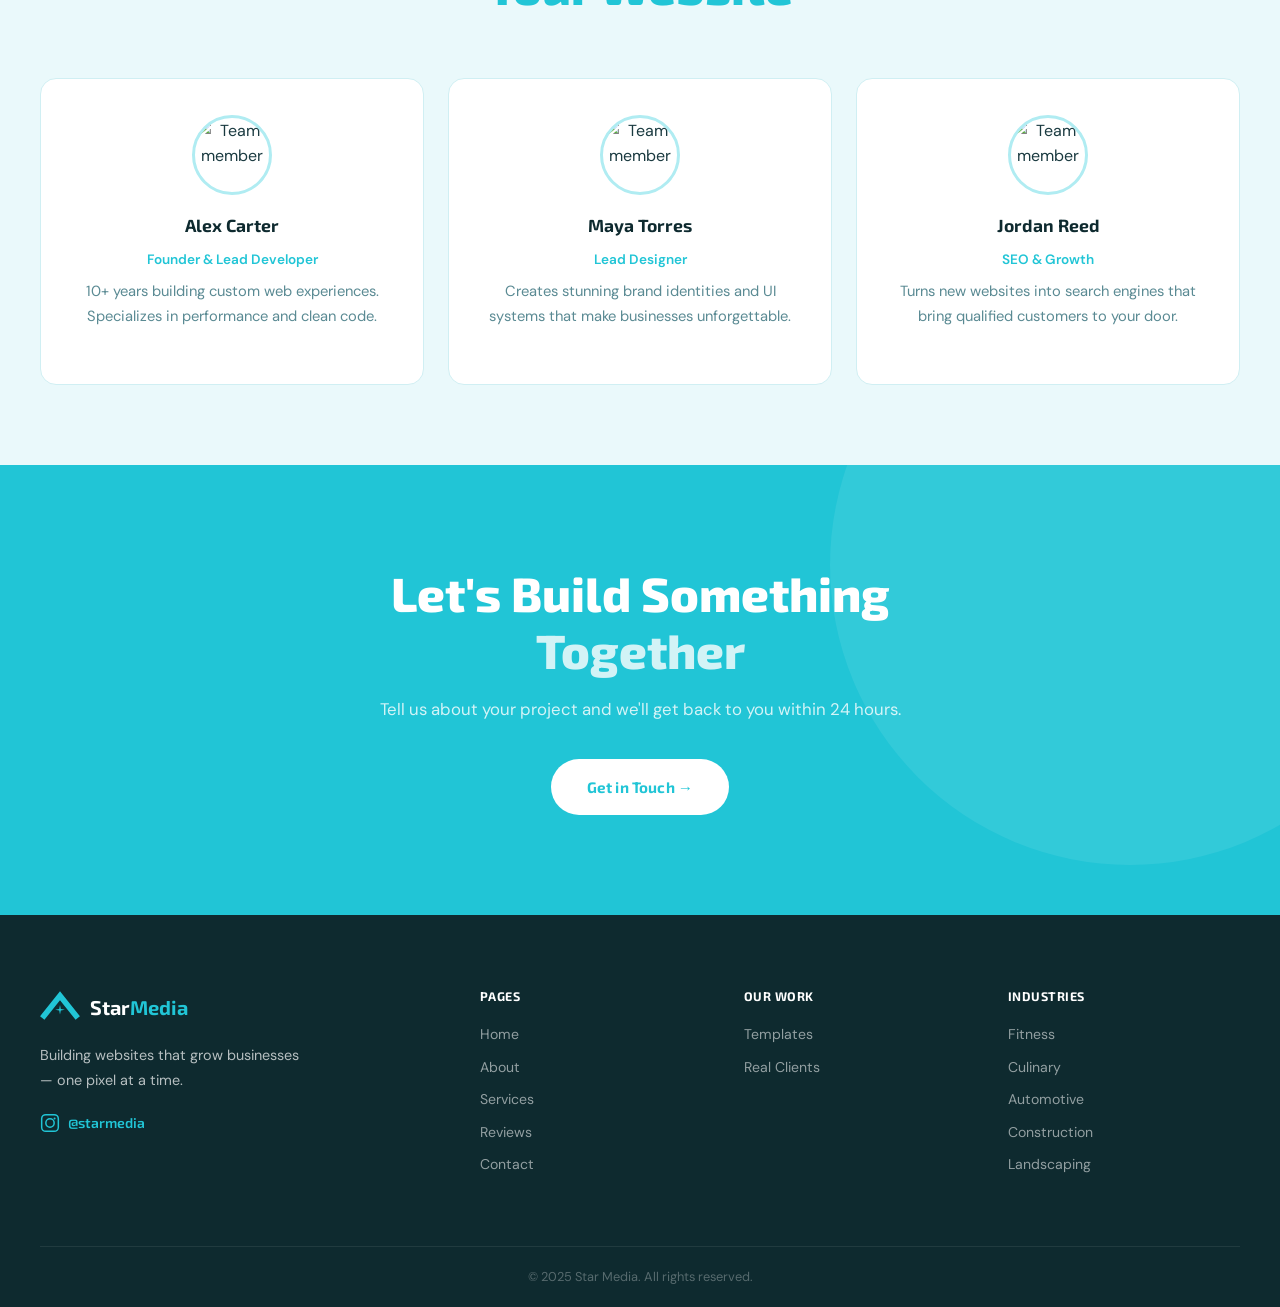
==== commit 280d3919: "Refine navigation underline styling" ====
--- a/about.html
+++ b/about.html
@@ -13,28 +13,26 @@
 
 <header id="navbar">
   <div class="nav-inner">
-    <a href="index.html" class="nav-logo">
-      <img src="logo-icon.svg" alt="" class="logo-icon"/>
-      <span>Star<strong>Media</strong></span>
+    <a href="index.html" class="nav-logo" aria-label="Star Media home">
+      <img src="logo-icon.svg" alt="Star Media logo" class="logo-icon" />
     </a>
-    <nav class="nav-links" id="navLinks">
-      <a href="index.html" class="nav-link">Home</a>
-      <a href="about.html" class="nav-link active">About</a>
-      <a href="services.html" class="nav-link">Services</a>
-      <div class="nav-dropdown">
-        <button class="nav-link dropdown-toggle">Our Work ▾</button>
-        <div class="dropdown-menu">
-          <a href="templates.html" class="dropdown-item">Templates</a>
-          <a href="real-clients.html" class="dropdown-item">Real Clients</a>
-        </div>
-      </div>
-      <a href="reviews.html" class="nav-link">Reviews</a>
-      <a href="contact.html" class="nav-link">Contact</a>
+
+    <nav class="nav-links" id="navLinks" aria-label="Primary navigation">
+      <a href="index.html" class="nav-link nav-red">Home</a>
+      <a href="about.html" class="nav-link nav-blue active">About</a>
+      <a href="services.html" class="nav-link nav-yellow">Workshops</a>
+      <a href="reviews.html" class="nav-link nav-green">Blog</a>
+      <a href="real-clients.html" class="nav-link nav-blue">Support Us</a>
+      <a href="contact.html" class="nav-link nav-yellow">Contact</a>
+
       <a href="https://www.instagram.com/" target="_blank" class="nav-ig" aria-label="Instagram">
         <svg width="20" height="20" fill="none" stroke="currentColor" stroke-width="1.8" viewBox="0 0 24 24"><rect x="2" y="2" width="20" height="20" rx="5" ry="5"/><circle cx="12" cy="12" r="5"/><circle cx="17.5" cy="6.5" r="1.2" fill="currentColor" stroke="none"/></svg>
       </a>
     </nav>
-    <button class="hamburger" id="hamburger"><span></span><span></span><span></span></button>
+
+    <button class="hamburger" id="hamburger" aria-label="Menu">
+      <span></span><span></span><span></span>
+    </button>
   </div>
 </header>
 
--- a/style.css
+++ b/style.css
@@ -58,23 +58,43 @@
   color: var(--text); font-weight: 700;
 }
 .nav-logo strong { color: var(--cyan); }
-.logo-icon { width: 32px; height: 32px; }
+.logo-icon { width: 40px; height: 40px; object-fit: contain; }
 
 .nav-links {
   display: flex; align-items: center; gap: 6px;
 }
 .nav-link {
+  --underline-color: var(--cyan);
+  position: relative;
+  display: inline-flex; align-items: center; justify-content: center;
   font-family: var(--font-head);
   font-size: .88rem; font-weight: 600;
-  color: var(--text);
-  padding: 8px 14px;
+  color: #000;
+  padding: 8px 14px 10px;
   border-radius: 8px;
-  transition: background .2s, color .2s;
+  transition: color .2s;
   cursor: pointer;
   border: none; background: transparent;
   letter-spacing: .02em;
 }
-.nav-link:hover, .nav-link.active { background: var(--light); color: var(--cyan); }
+.nav-link::after {
+  content: "";
+  position: absolute;
+  left: 14px; right: 14px; bottom: 5px;
+  height: 3px;
+  background: var(--underline-color);
+  border-radius: 999px;
+  transform: scaleX(0);
+  transform-origin: left center;
+  transition: transform .28s ease;
+}
+.nav-link:hover, .nav-link.active { color: #000; background: transparent; }
+.nav-link:hover::after, .nav-link:focus-visible::after { transform: scaleX(1); }
+.nav-link:focus-visible { outline: 2px solid var(--underline-color); outline-offset: 3px; }
+.nav-red { --underline-color: #e53935; }
+.nav-blue { --underline-color: #1e88e5; }
+.nav-yellow { --underline-color: #fdd835; }
+.nav-green { --underline-color: #43a047; }
 
 /* Dropdown */
 .nav-dropdown { position: relative; }
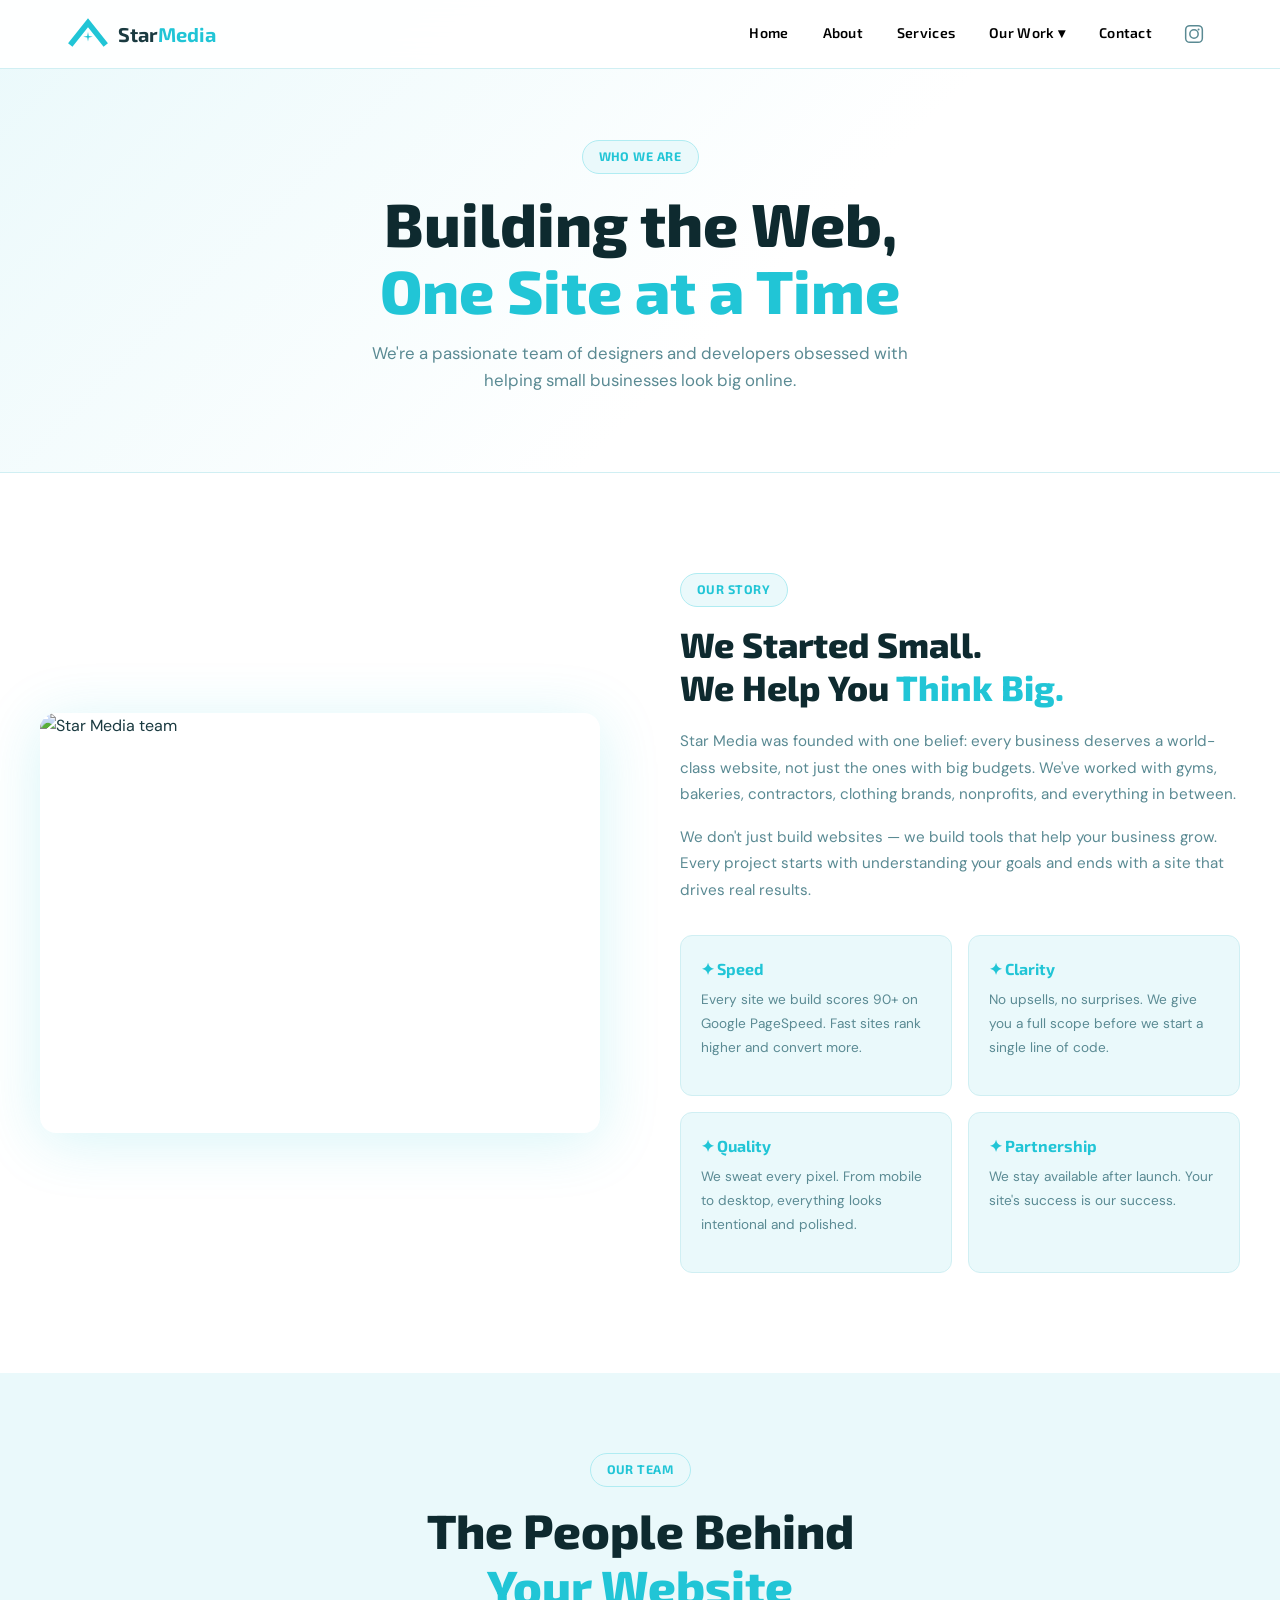
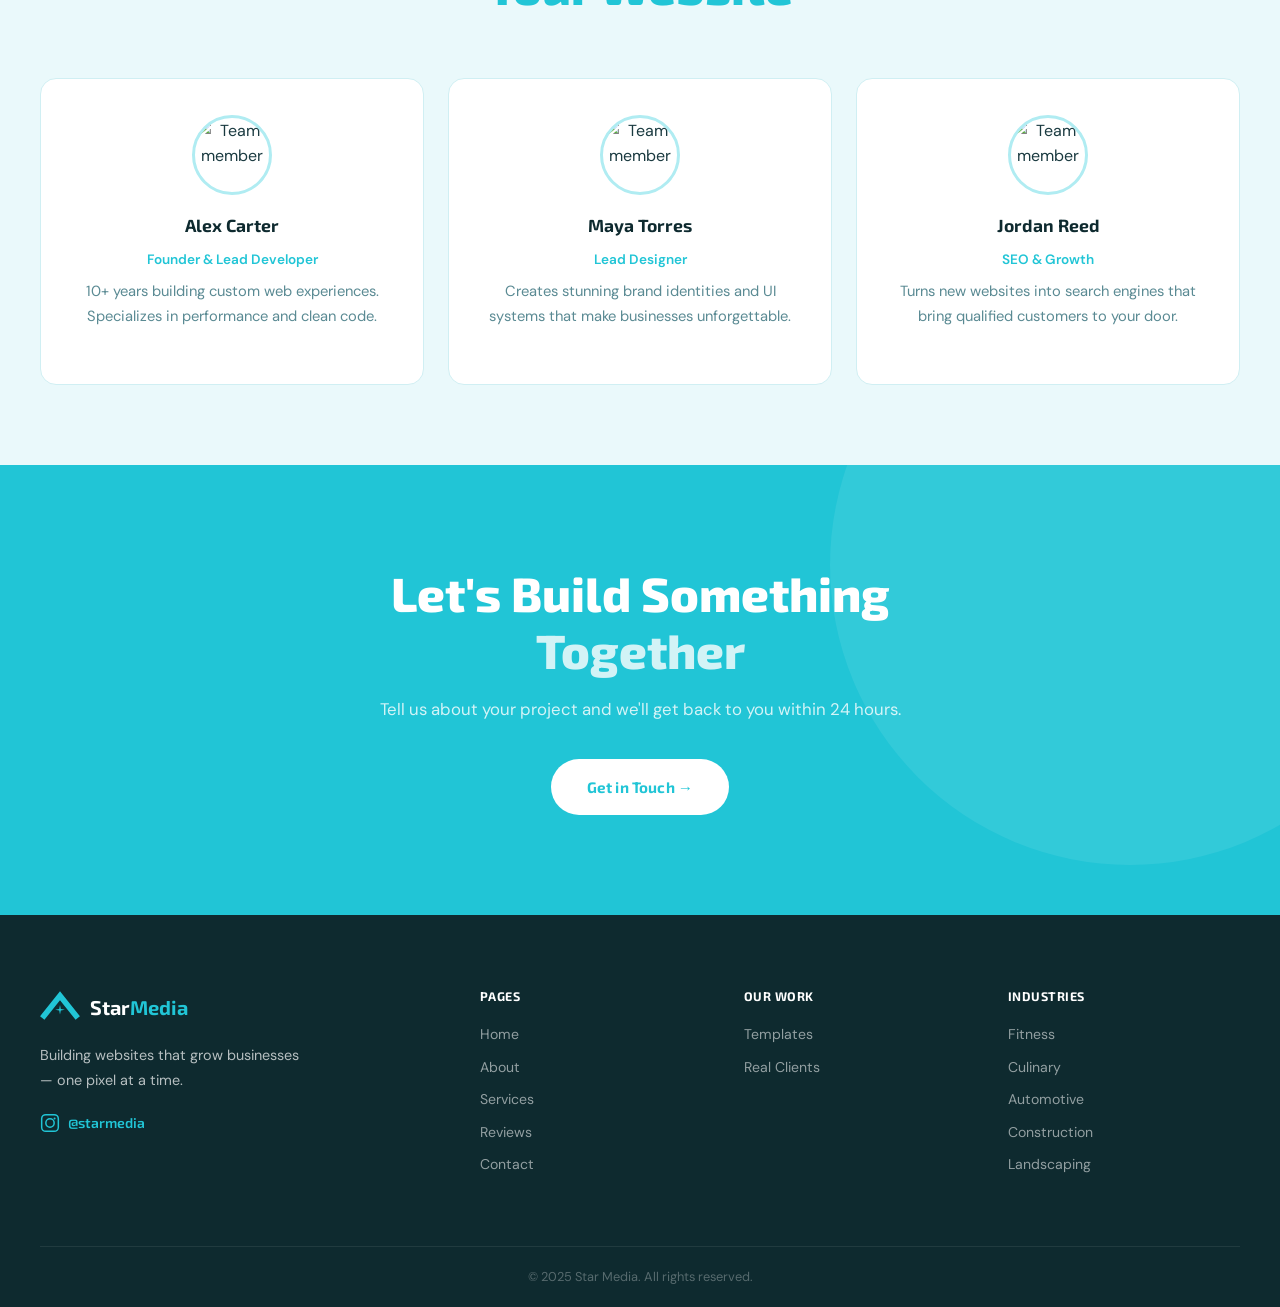
==== commit 117a99f6: "Remove Reviews link from about.html" ====
--- a/about.html
+++ b/about.html
@@ -13,26 +13,27 @@
 
 <header id="navbar">
   <div class="nav-inner">
-    <a href="index.html" class="nav-logo" aria-label="Star Media home">
-      <img src="logo-icon.svg" alt="Star Media logo" class="logo-icon" />
+    <a href="index.html" class="nav-logo">
+      <img src="logo-icon.svg" alt="" class="logo-icon"/>
+      <span>Star<strong>Media</strong></span>
     </a>
-
-    <nav class="nav-links" id="navLinks" aria-label="Primary navigation">
-      <a href="index.html" class="nav-link nav-red">Home</a>
-      <a href="about.html" class="nav-link nav-blue active">About</a>
-      <a href="services.html" class="nav-link nav-yellow">Workshops</a>
-      <a href="reviews.html" class="nav-link nav-green">Blog</a>
-      <a href="real-clients.html" class="nav-link nav-blue">Support Us</a>
-      <a href="contact.html" class="nav-link nav-yellow">Contact</a>
-
+    <nav class="nav-links" id="navLinks">
+      <a href="index.html" class="nav-link">Home</a>
+      <a href="about.html" class="nav-link active">About</a>
+      <a href="services.html" class="nav-link">Services</a>
+      <div class="nav-dropdown">
+        <button class="nav-link dropdown-toggle">Our Work ▾</button>
+        <div class="dropdown-menu">
+          <a href="templates.html" class="dropdown-item">Templates</a>
+          <a href="real-clients.html" class="dropdown-item">Real Clients</a>
+        </div>
+      </div>
+      <a href="contact.html" class="nav-link">Contact</a>
       <a href="https://www.instagram.com/" target="_blank" class="nav-ig" aria-label="Instagram">
         <svg width="20" height="20" fill="none" stroke="currentColor" stroke-width="1.8" viewBox="0 0 24 24"><rect x="2" y="2" width="20" height="20" rx="5" ry="5"/><circle cx="12" cy="12" r="5"/><circle cx="17.5" cy="6.5" r="1.2" fill="currentColor" stroke="none"/></svg>
       </a>
     </nav>
-
-    <button class="hamburger" id="hamburger" aria-label="Menu">
-      <span></span><span></span><span></span>
-    </button>
+    <button class="hamburger" id="hamburger"><span></span><span></span><span></span></button>
   </div>
 </header>
 
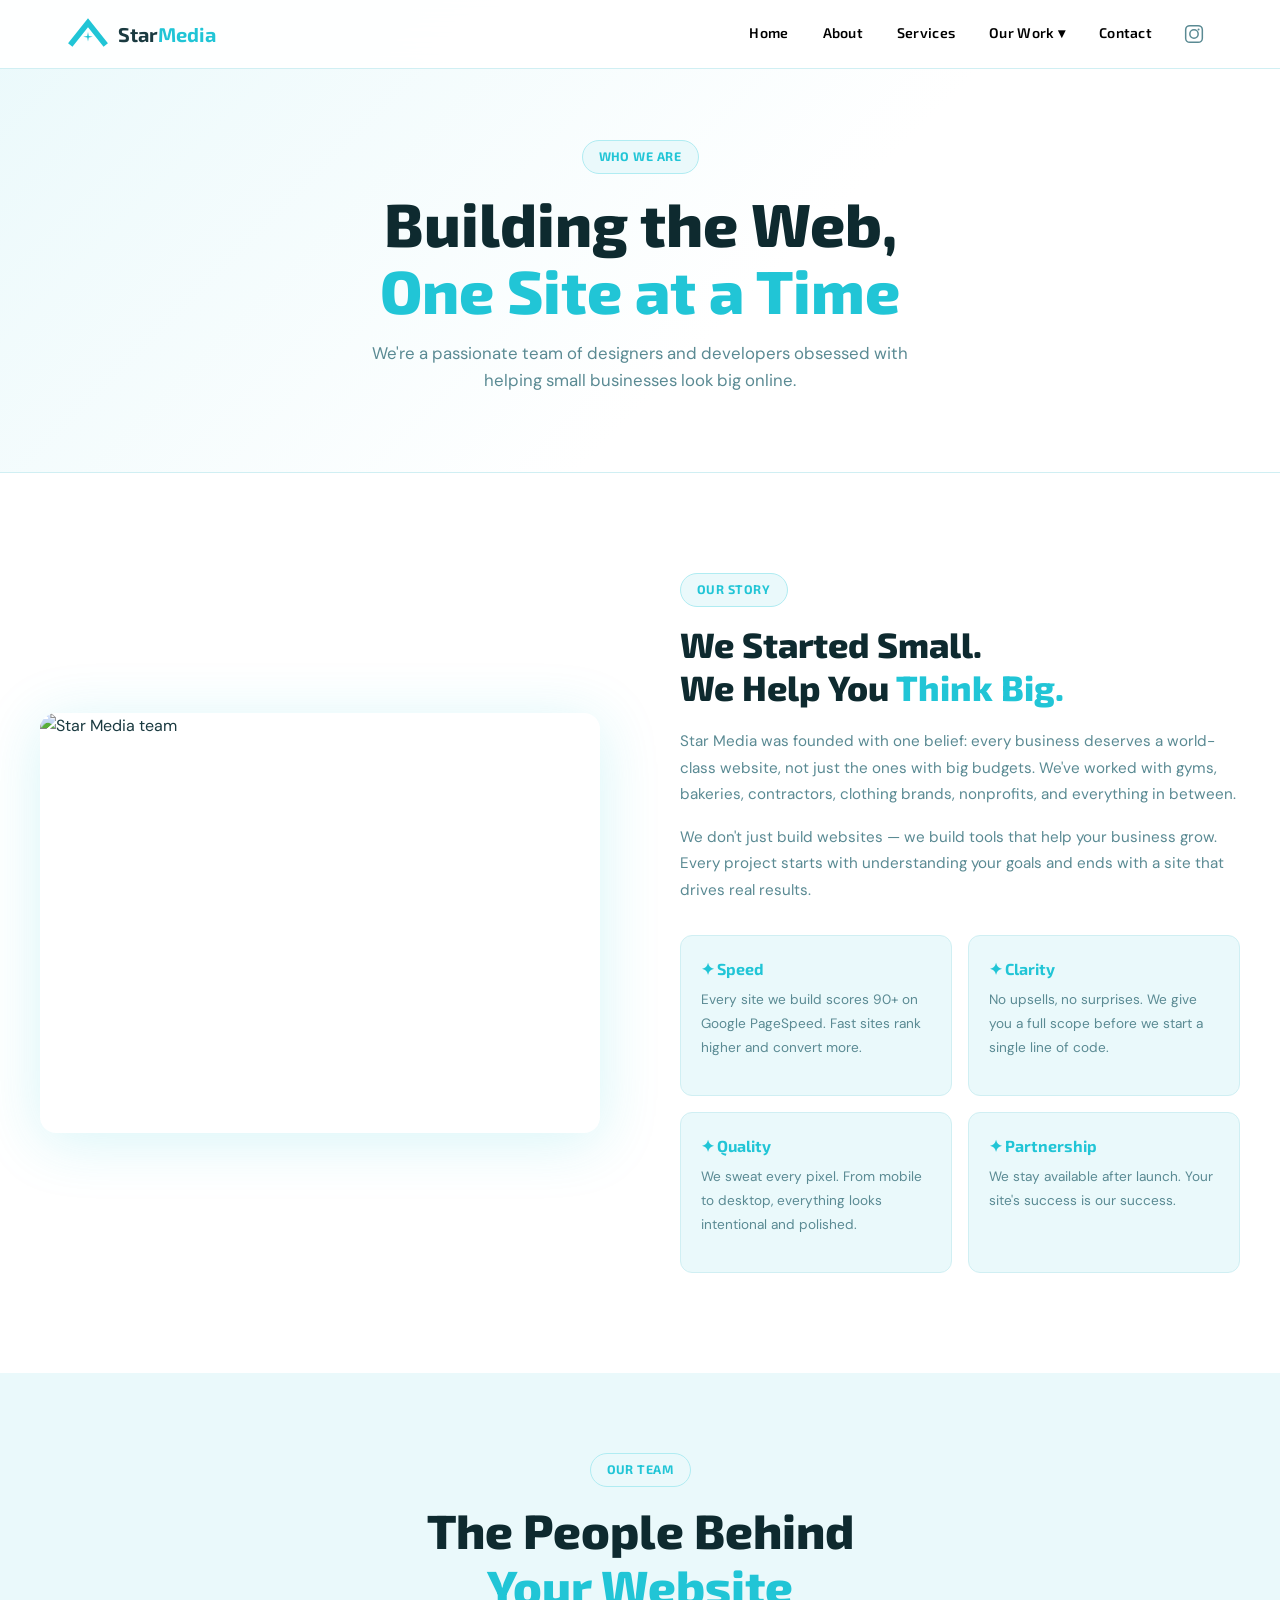
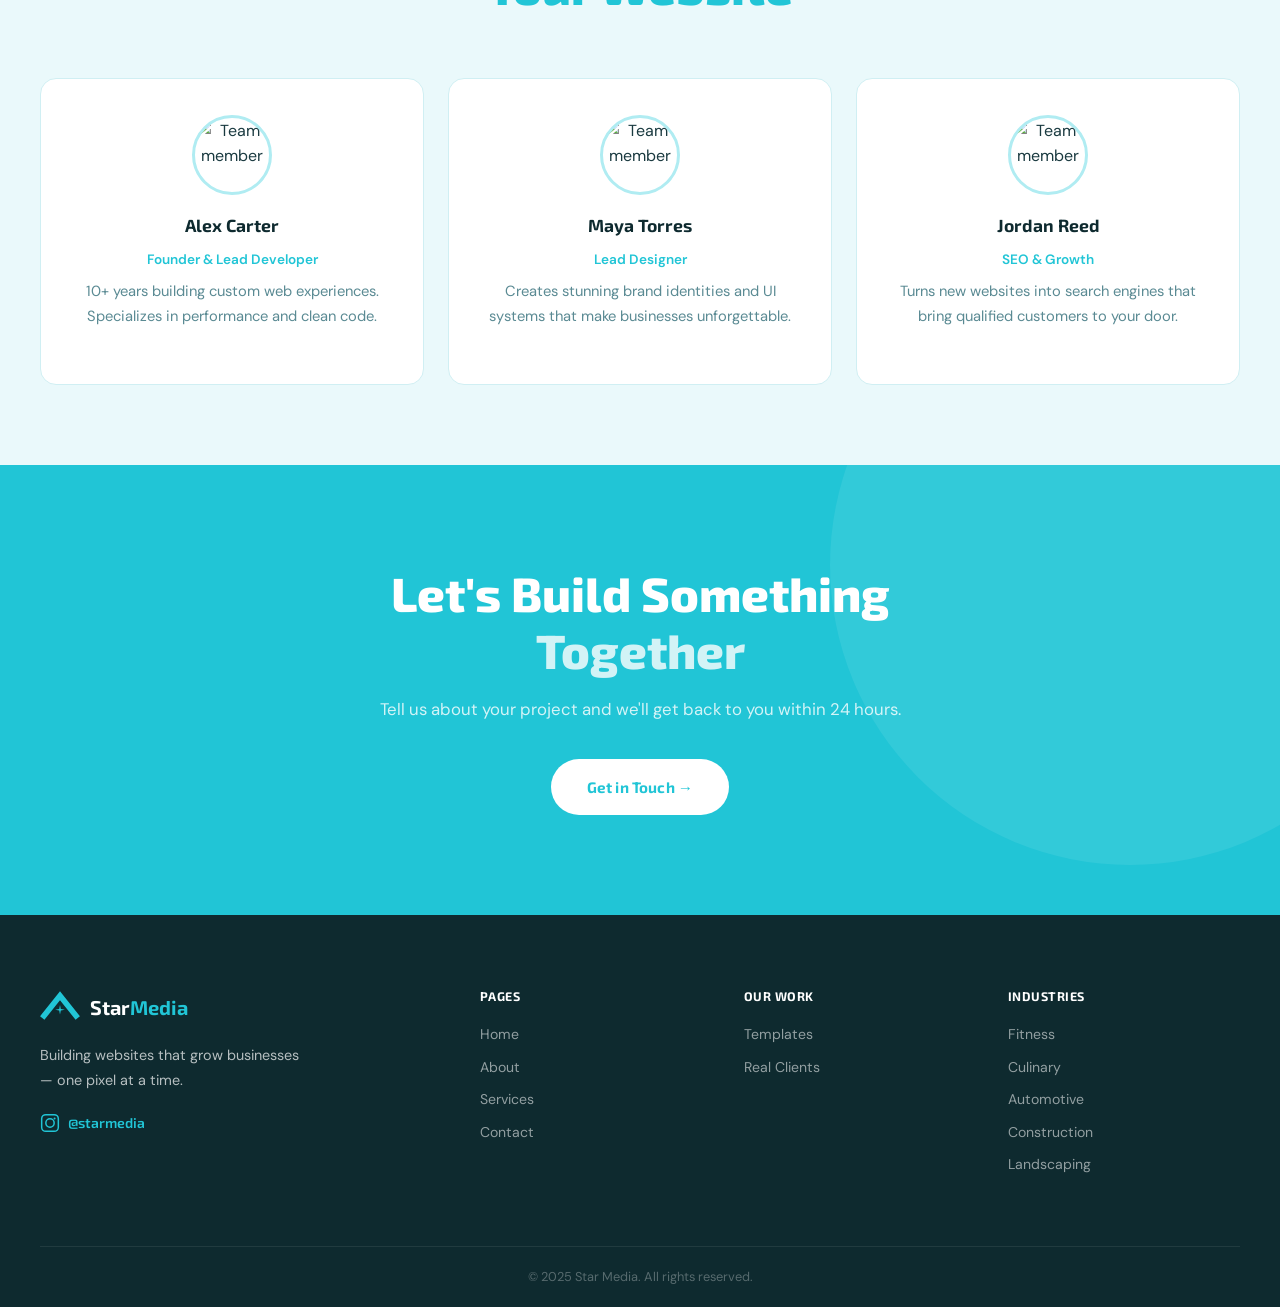
==== commit 5f055aaf: "Update about.html" ====
--- a/about.html
+++ b/about.html
@@ -123,7 +123,7 @@
       <a href="https://www.instagram.com/" target="_blank" class="footer-ig"><svg width="20" height="20" fill="none" stroke="currentColor" stroke-width="1.8" viewBox="0 0 24 24"><rect x="2" y="2" width="20" height="20" rx="5" ry="5"/><circle cx="12" cy="12" r="5"/><circle cx="17.5" cy="6.5" r="1.2" fill="currentColor" stroke="none"/></svg>@starmedia</a>
     </div>
     <div class="footer-links">
-      <div class="footer-col"><h4>Pages</h4><a href="index.html">Home</a><a href="about.html">About</a><a href="services.html">Services</a><a href="reviews.html">Reviews</a><a href="contact.html">Contact</a></div>
+      <div class="footer-col"><h4>Pages</h4><a href="index.html">Home</a><a href="about.html">About</a><a href="services.html">Services</a><a href="contact.html">Contact</a></div>
       <div class="footer-col"><h4>Our Work</h4><a href="templates.html">Templates</a><a href="real-clients.html">Real Clients</a></div>
       <div class="footer-col"><h4>Industries</h4><a href="templates.html?cat=Fitness">Fitness</a><a href="templates.html?cat=Culinary">Culinary</a><a href="templates.html?cat=Automotive">Automotive</a><a href="templates.html?cat=Construction">Construction</a><a href="templates.html?cat=Landscaping">Landscaping</a></div>
     </div>
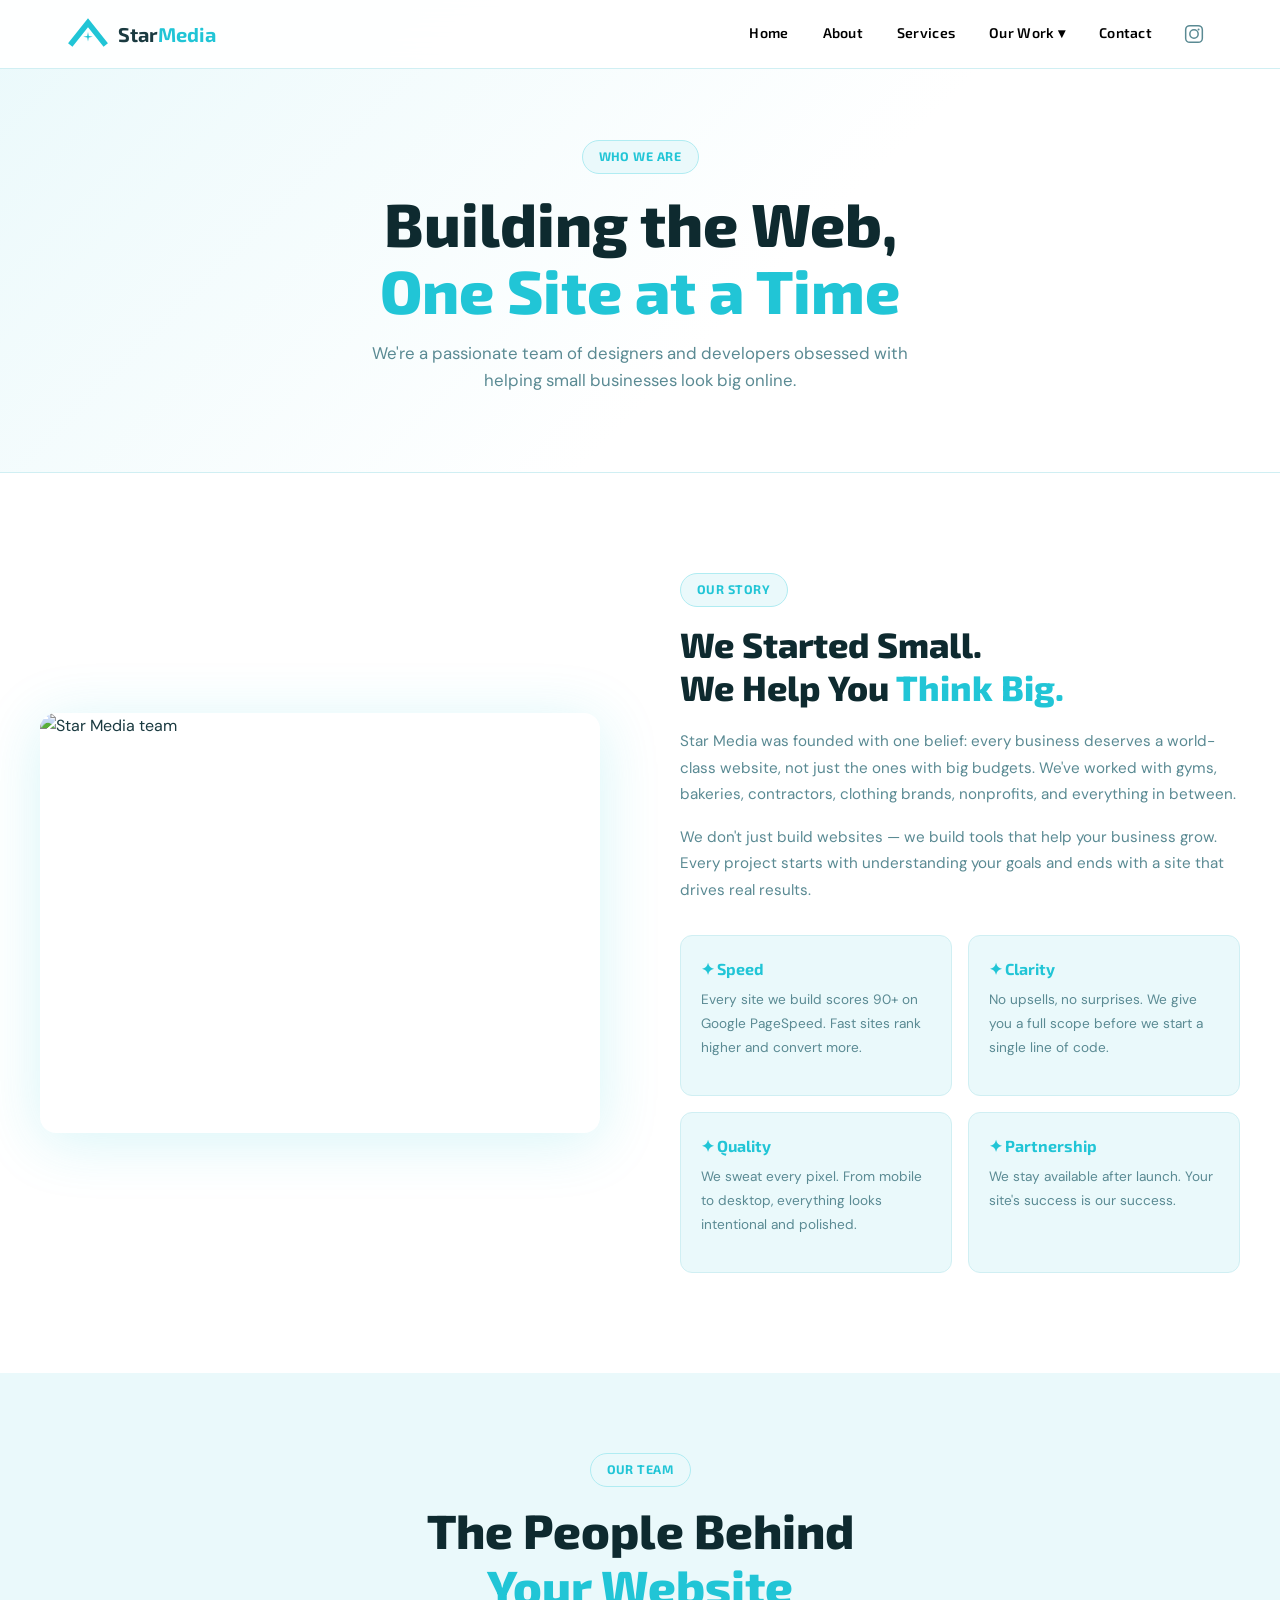
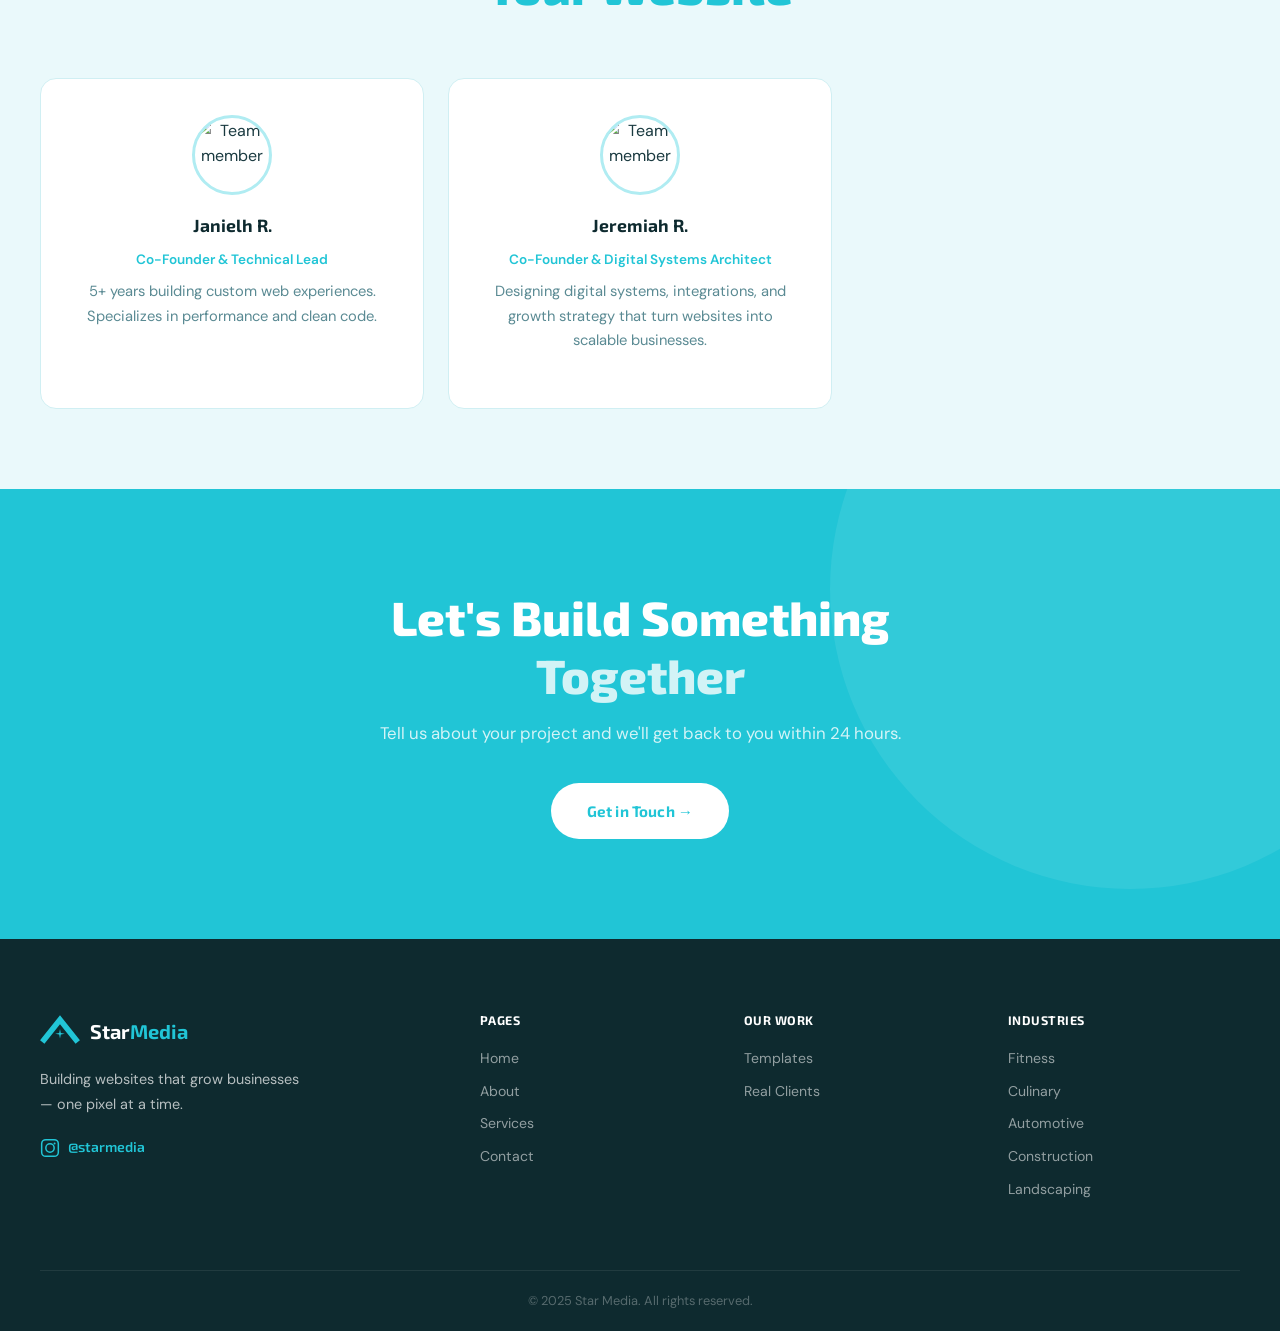
==== commit 2e4a957d: "Update team member details in about.html" ====
--- a/about.html
+++ b/about.html
@@ -86,21 +86,15 @@
     <div class="services-grid" style="grid-template-columns:repeat(3,1fr);">
       <div class="service-card" style="text-align:center;">
         <img src="https://images.unsplash.com/photo-1507003211169-0a1dd7228f2d?w=200&h=200&fit=crop&q=80" alt="Team member" style="width:80px;height:80px;border-radius:50%;object-fit:cover;margin:0 auto 16px;border:3px solid var(--mid);" />
-        <h3>Alex Carter</h3>
-        <p style="color:var(--cyan);font-weight:600;font-size:.85rem;margin-bottom:8px;">Founder & Lead Developer</p>
-        <p>10+ years building custom web experiences. Specializes in performance and clean code.</p>
-      </div>
-      <div class="service-card" style="text-align:center;">
-        <img src="https://images.unsplash.com/photo-1494790108755-2616b612b5bc?w=200&h=200&fit=crop&q=80" alt="Team member" style="width:80px;height:80px;border-radius:50%;object-fit:cover;margin:0 auto 16px;border:3px solid var(--mid);" />
-        <h3>Maya Torres</h3>
-        <p style="color:var(--cyan);font-weight:600;font-size:.85rem;margin-bottom:8px;">Lead Designer</p>
-        <p>Creates stunning brand identities and UI systems that make businesses unforgettable.</p>
+        <h3>Janielh R.</h3>
+        <p style="color:var(--cyan);font-weight:600;font-size:.85rem;margin-bottom:8px;">Co-Founder & Technical Lead</p>
+        <p>5+ years building custom web experiences. Specializes in performance and clean code.</p>
       </div>
       <div class="service-card" style="text-align:center;">
         <img src="https://images.unsplash.com/photo-1472099645785-5658abf4ff4e?w=200&h=200&fit=crop&q=80" alt="Team member" style="width:80px;height:80px;border-radius:50%;object-fit:cover;margin:0 auto 16px;border:3px solid var(--mid);" />
-        <h3>Jordan Reed</h3>
-        <p style="color:var(--cyan);font-weight:600;font-size:.85rem;margin-bottom:8px;">SEO & Growth</p>
-        <p>Turns new websites into search engines that bring qualified customers to your door.</p>
+        <h3>Jeremiah R.</h3>
+        <p style="color:var(--cyan);font-weight:600;font-size:.85rem;margin-bottom:8px;">Co-Founder & Digital Systems Architect</p>
+        <p>Designing digital systems, integrations, and growth strategy that turn websites into scalable businesses.</p>
       </div>
     </div>
   </div>
